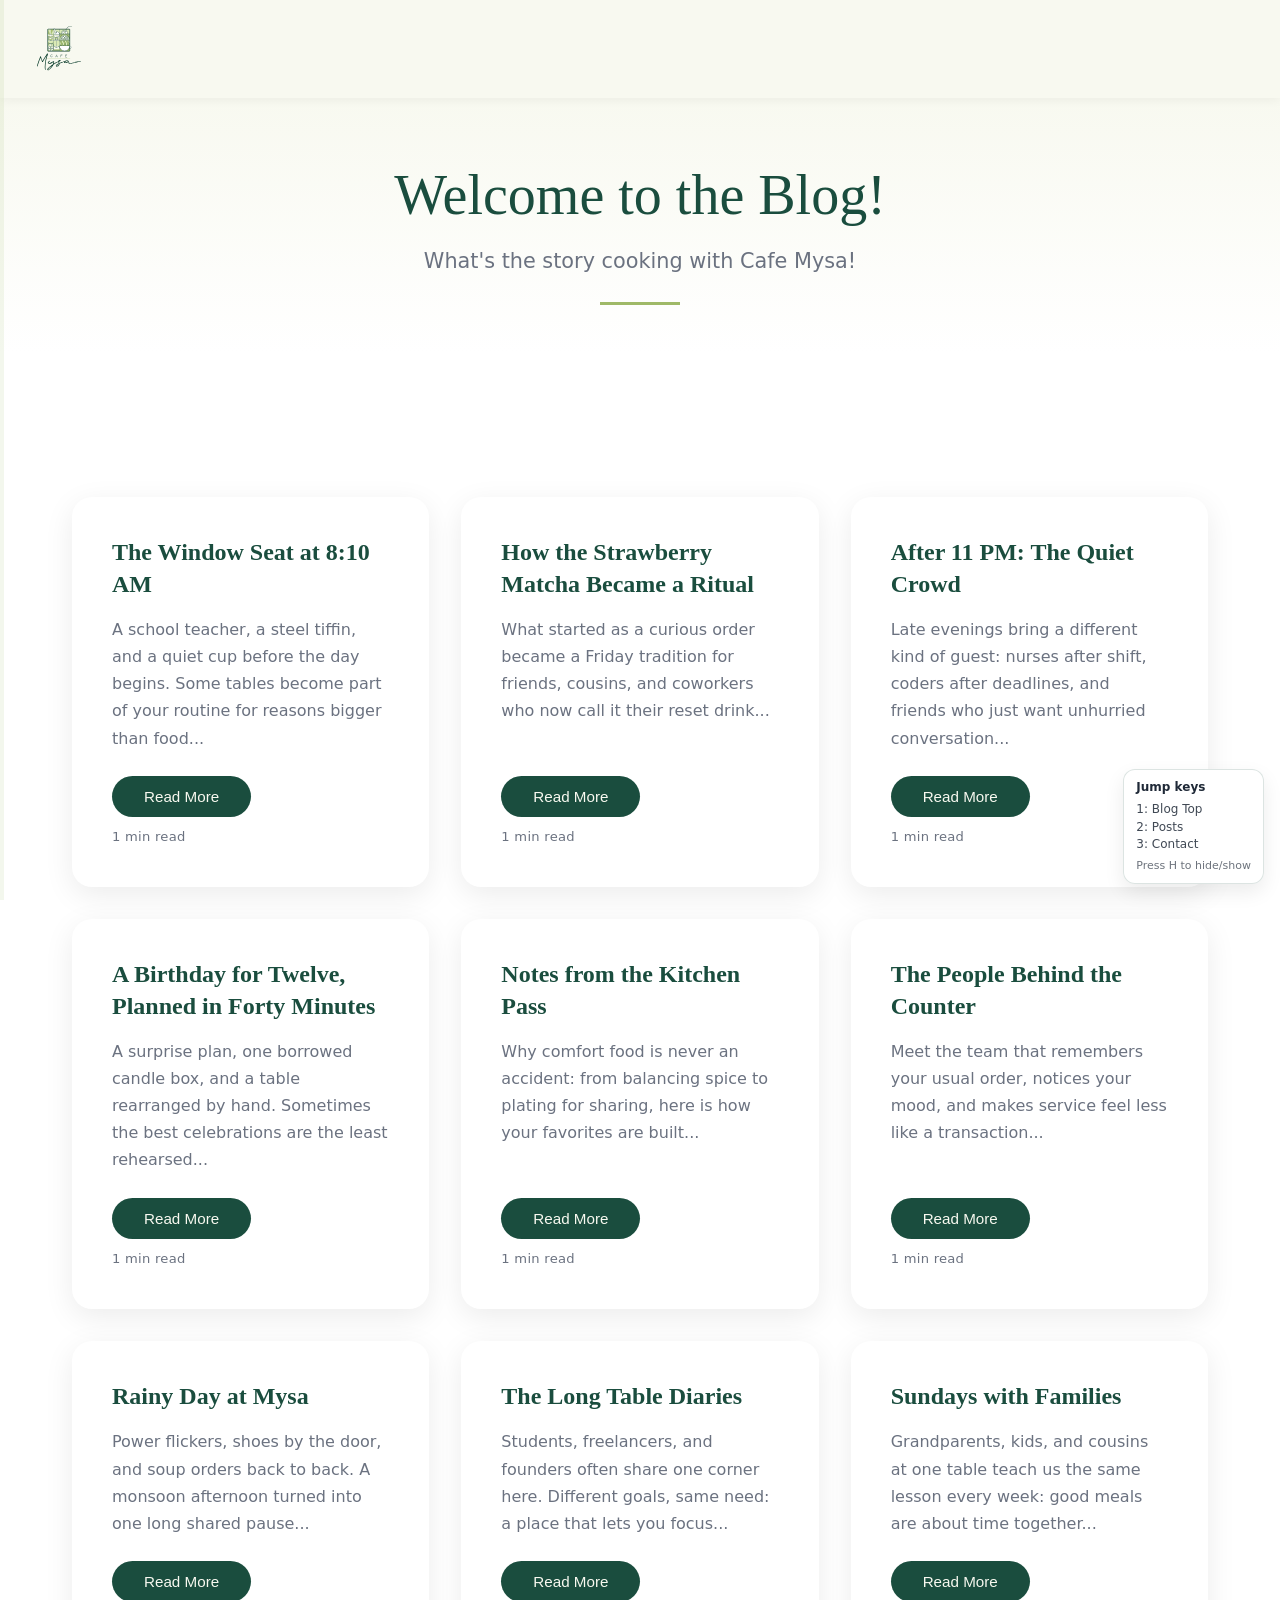
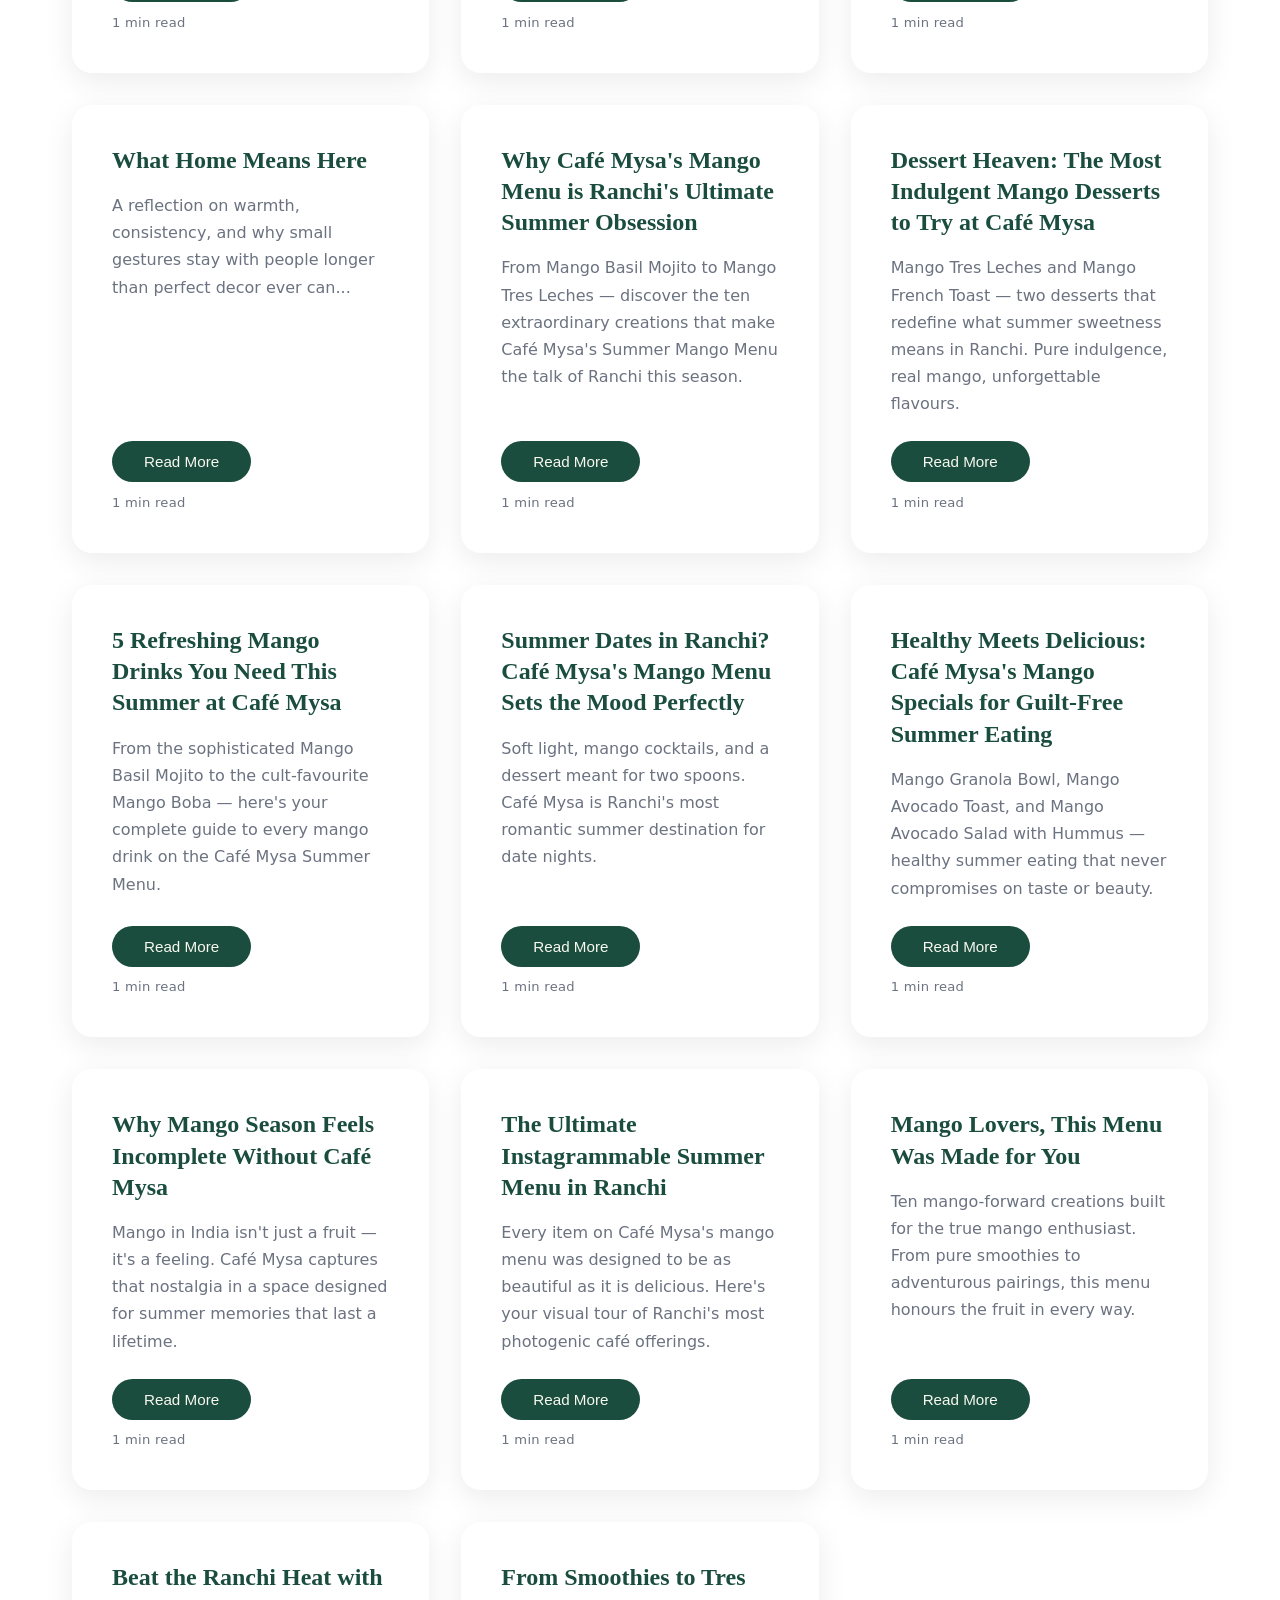
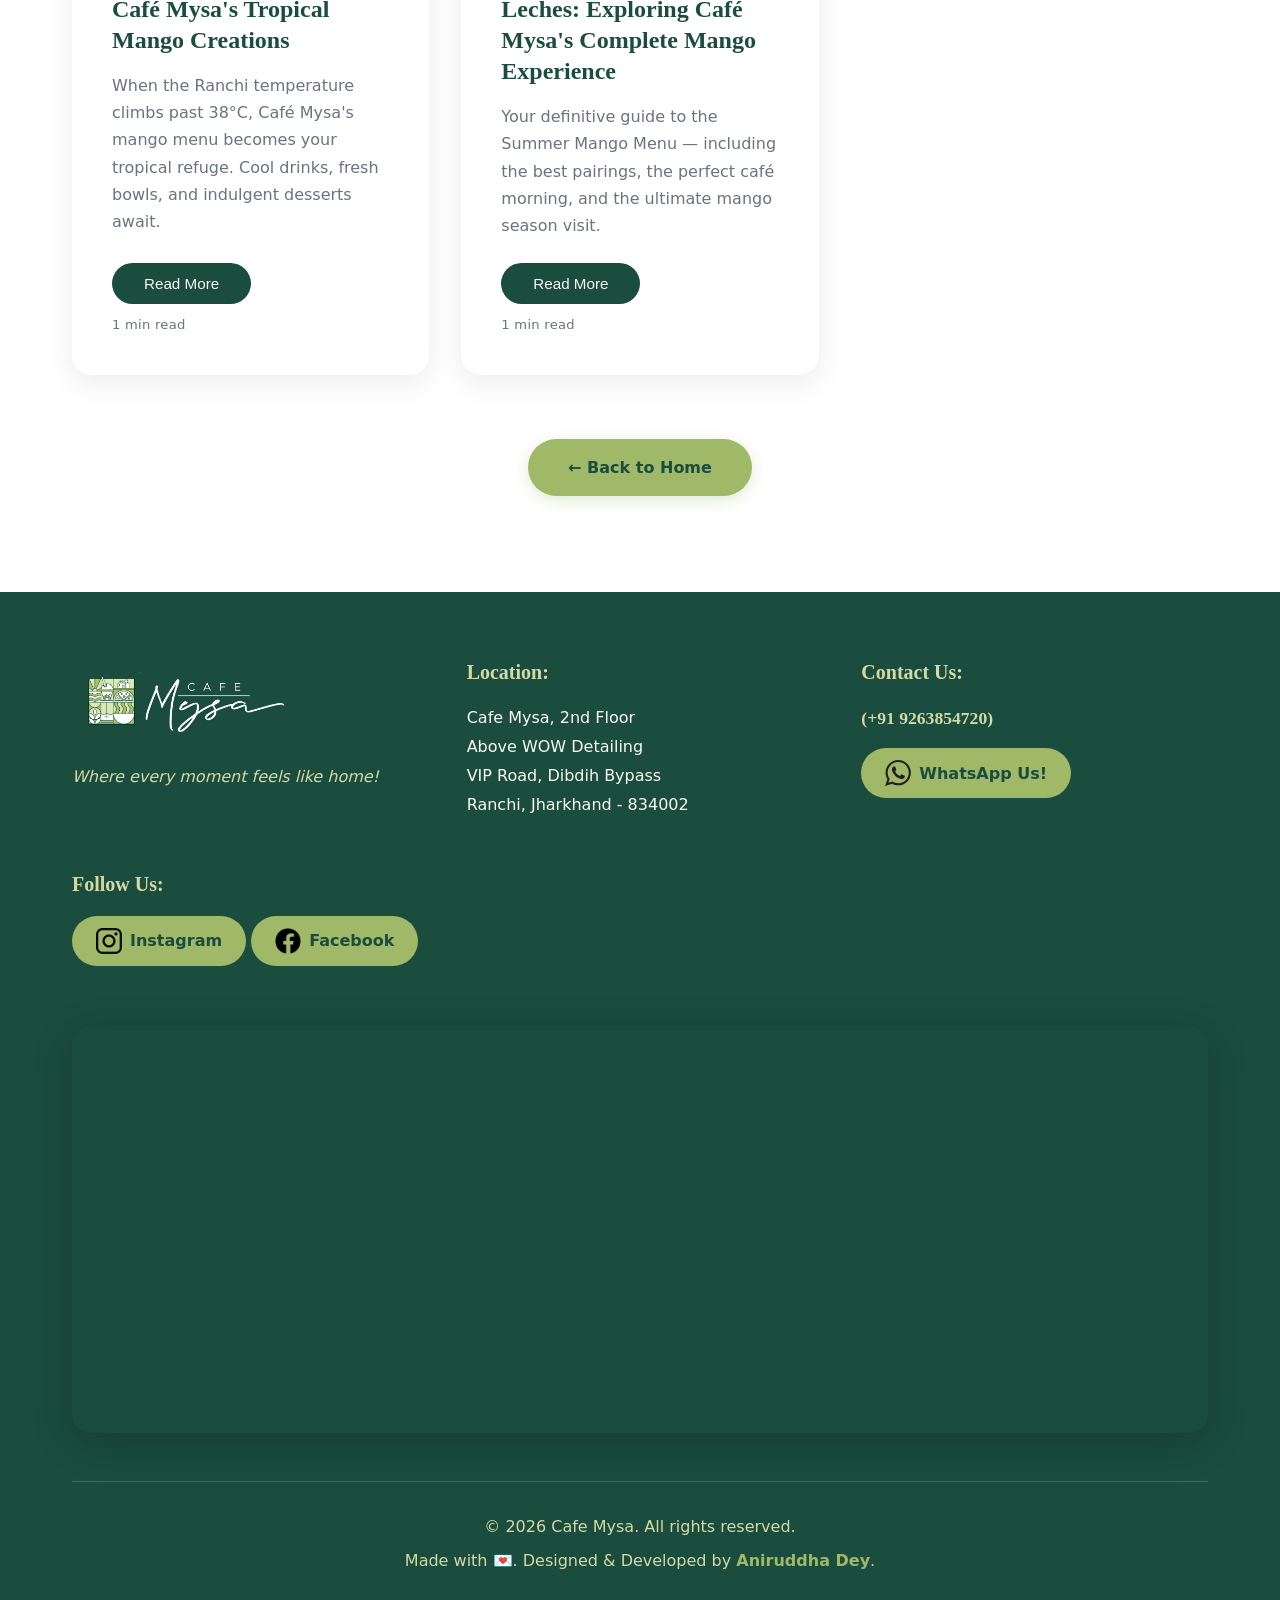
==== blog.html @ 949f26b7 "Add summer mango menu blogs (blog11-blog20)" ====
<!DOCTYPE html>
<html lang="en">
<head>
    <meta charset="UTF-8">
    <meta name="viewport" content="width=device-width, initial-scale=1.0">
    <title>Blog - Cafe Mysa</title>
    <meta name="description" content="Stories, updates, and moments from Cafe Mysa. Read about our community, coffee culture, and cafe life.">
    <link rel="stylesheet" href="./css/style.css">
</head>
<body>
    
    <!-- ===============================
         HEADER WITH LOGO
         =============================== -->
    <header class="blog-header">
        <div class="blog-header-container">
            <a href="./index.html">
                <img src="./assets/Cafe Mysa_Final-01.svg" alt="Cafe Mysa Logo" class="blog-header-logo">
            </a>
        </div>
    </header>

    <!-- ===============================
         BLOG HERO SECTION
         =============================== -->
    <section class="blog-hero" id="blog-home">
        <div class="container">
            <h1 class="blog-hero-title fade-in">Welcome to the Blog!</h1>
            <p class="blog-hero-subtitle fade-in-delay">What's the story cooking with Cafe Mysa!</p>
            <div class="blog-hero-underline fade-in-delay-2"></div>
        </div>
    </section>

    <!-- ===============================
         ALL BLOG POSTS
         =============================== -->
    <section class="blog-page-section" id="blog-posts">
        <div class="container">
            <div class="blog-grid">
                <!-- Blog Post 1 -->
                <div class="blog-card reveal" data-blog="blog1">
                    <h3>The Window Seat at 8:10 AM</h3>
                    <p class="blog-preview">A school teacher, a steel tiffin, and a quiet cup before the day begins. Some tables become part of your routine for reasons bigger than food...</p>
                    <button class="blog-read-more">Read More</button>
                </div>
                
                <!-- Blog Post 2 -->
                <div class="blog-card reveal" data-blog="blog2">
                    <h3>How the Strawberry Matcha Became a Ritual</h3>
                    <p class="blog-preview">What started as a curious order became a Friday tradition for friends, cousins, and coworkers who now call it their reset drink...</p>
                    <button class="blog-read-more">Read More</button>
                </div>
                
                <!-- Blog Post 3 -->
                <div class="blog-card reveal" data-blog="blog3">
                    <h3>After 11 PM: The Quiet Crowd</h3>
                    <p class="blog-preview">Late evenings bring a different kind of guest: nurses after shift, coders after deadlines, and friends who just want unhurried conversation...</p>
                    <button class="blog-read-more">Read More</button>
                </div>

                <!-- Blog Post 4 -->
                <div class="blog-card reveal" data-blog="blog4">
                    <h3>A Birthday for Twelve, Planned in Forty Minutes</h3>
                    <p class="blog-preview">A surprise plan, one borrowed candle box, and a table rearranged by hand. Sometimes the best celebrations are the least rehearsed...</p>
                    <button class="blog-read-more">Read More</button>
                </div>

                <!-- Blog Post 5 -->
                <div class="blog-card reveal" data-blog="blog5">
                    <h3>Notes from the Kitchen Pass</h3>
                    <p class="blog-preview">Why comfort food is never an accident: from balancing spice to plating for sharing, here is how your favorites are built...</p>
                    <button class="blog-read-more">Read More</button>
                </div>

                <!-- Blog Post 6 -->
                <div class="blog-card reveal" data-blog="blog6">
                    <h3>The People Behind the Counter</h3>
                    <p class="blog-preview">Meet the team that remembers your usual order, notices your mood, and makes service feel less like a transaction...</p>
                    <button class="blog-read-more">Read More</button>
                </div>

                <!-- Blog Post 7 -->
                <div class="blog-card reveal" data-blog="blog7">
                    <h3>Rainy Day at Mysa</h3>
                    <p class="blog-preview">Power flickers, shoes by the door, and soup orders back to back. A monsoon afternoon turned into one long shared pause...</p>
                    <button class="blog-read-more">Read More</button>
                </div>

                <!-- Blog Post 8 -->
                <div class="blog-card reveal" data-blog="blog8">
                    <h3>The Long Table Diaries</h3>
                    <p class="blog-preview">Students, freelancers, and founders often share one corner here. Different goals, same need: a place that lets you focus...</p>
                    <button class="blog-read-more">Read More</button>
                </div>

                <!-- Blog Post 9 -->
                <div class="blog-card reveal" data-blog="blog9">
                    <h3>Sundays with Families</h3>
                    <p class="blog-preview">Grandparents, kids, and cousins at one table teach us the same lesson every week: good meals are about time together...</p>
                    <button class="blog-read-more">Read More</button>
                </div>

                <!-- Blog Post 10 -->
                <div class="blog-card reveal" data-blog="blog10">
                    <h3>What Home Means Here</h3>
                    <p class="blog-preview">A reflection on warmth, consistency, and why small gestures stay with people longer than perfect decor ever can...</p>
                    <button class="blog-read-more">Read More</button>
                </div>

                <!-- Blog Post 11 -->
                <div class="blog-card reveal" data-blog="blog11">
                    <h3>Why Café Mysa's Mango Menu is Ranchi's Ultimate Summer Obsession</h3>
                    <p class="blog-preview">From Mango Basil Mojito to Mango Tres Leches — discover the ten extraordinary creations that make Café Mysa's Summer Mango Menu the talk of Ranchi this season.</p>
                    <button class="blog-read-more">Read More</button>
                </div>

                <!-- Blog Post 12 -->
                <div class="blog-card reveal" data-blog="blog12">
                    <h3>Dessert Heaven: The Most Indulgent Mango Desserts to Try at Café Mysa</h3>
                    <p class="blog-preview">Mango Tres Leches and Mango French Toast — two desserts that redefine what summer sweetness means in Ranchi. Pure indulgence, real mango, unforgettable flavours.</p>
                    <button class="blog-read-more">Read More</button>
                </div>

                <!-- Blog Post 13 -->
                <div class="blog-card reveal" data-blog="blog13">
                    <h3>5 Refreshing Mango Drinks You Need This Summer at Café Mysa</h3>
                    <p class="blog-preview">From the sophisticated Mango Basil Mojito to the cult-favourite Mango Boba — here's your complete guide to every mango drink on the Café Mysa Summer Menu.</p>
                    <button class="blog-read-more">Read More</button>
                </div>

                <!-- Blog Post 14 -->
                <div class="blog-card reveal" data-blog="blog14">
                    <h3>Summer Dates in Ranchi? Café Mysa's Mango Menu Sets the Mood Perfectly</h3>
                    <p class="blog-preview">Soft light, mango cocktails, and a dessert meant for two spoons. Café Mysa is Ranchi's most romantic summer destination for date nights.</p>
                    <button class="blog-read-more">Read More</button>
                </div>

                <!-- Blog Post 15 -->
                <div class="blog-card reveal" data-blog="blog15">
                    <h3>Healthy Meets Delicious: Café Mysa's Mango Specials for Guilt-Free Summer Eating</h3>
                    <p class="blog-preview">Mango Granola Bowl, Mango Avocado Toast, and Mango Avocado Salad with Hummus — healthy summer eating that never compromises on taste or beauty.</p>
                    <button class="blog-read-more">Read More</button>
                </div>

                <!-- Blog Post 16 -->
                <div class="blog-card reveal" data-blog="blog16">
                    <h3>Why Mango Season Feels Incomplete Without Café Mysa</h3>
                    <p class="blog-preview">Mango in India isn't just a fruit — it's a feeling. Café Mysa captures that nostalgia in a space designed for summer memories that last a lifetime.</p>
                    <button class="blog-read-more">Read More</button>
                </div>

                <!-- Blog Post 17 -->
                <div class="blog-card reveal" data-blog="blog17">
                    <h3>The Ultimate Instagrammable Summer Menu in Ranchi</h3>
                    <p class="blog-preview">Every item on Café Mysa's mango menu was designed to be as beautiful as it is delicious. Here's your visual tour of Ranchi's most photogenic café offerings.</p>
                    <button class="blog-read-more">Read More</button>
                </div>

                <!-- Blog Post 18 -->
                <div class="blog-card reveal" data-blog="blog18">
                    <h3>Mango Lovers, This Menu Was Made for You</h3>
                    <p class="blog-preview">Ten mango-forward creations built for the true mango enthusiast. From pure smoothies to adventurous pairings, this menu honours the fruit in every way.</p>
                    <button class="blog-read-more">Read More</button>
                </div>

                <!-- Blog Post 19 -->
                <div class="blog-card reveal" data-blog="blog19">
                    <h3>Beat the Ranchi Heat with Café Mysa's Tropical Mango Creations</h3>
                    <p class="blog-preview">When the Ranchi temperature climbs past 38°C, Café Mysa's mango menu becomes your tropical refuge. Cool drinks, fresh bowls, and indulgent desserts await.</p>
                    <button class="blog-read-more">Read More</button>
                </div>

                <!-- Blog Post 20 -->
                <div class="blog-card reveal" data-blog="blog20">
                    <h3>From Smoothies to Tres Leches: Exploring Café Mysa's Complete Mango Experience</h3>
                    <p class="blog-preview">Your definitive guide to the Summer Mango Menu — including the best pairings, the perfect café morning, and the ultimate mango season visit.</p>
                    <button class="blog-read-more">Read More</button>
                </div>
            </div>

            <!-- Back to Home Button -->
            <div class="blog-back-home">
                <a href="./index.html#home" class="blog-back-button">← Back to Home</a>
            </div>
        </div>
    </section>

    <!-- Blog Popup Modal (same as homepage) -->
    <div class="blog-modal" id="blogModal">
        <div class="blog-modal-content">
            <button class="blog-modal-close" id="closeModal">&times;</button>
            <h2 class="blog-modal-title" id="blogTitle"></h2>
            <div class="blog-modal-body" id="blogBody"></div>
        </div>
    </div>

 <!-- ===============================
         FOOTER / CONTACT SECTION
         =============================== -->
    <footer class="footer" id="contact">
        <div class="container">
            <div class="footer-content">
    <div class="footer-section">
        <img src="./assets/Logo_Secondary.png" alt="Cafe Mysa Logo" class="footer-logo">
        <p class="footer-tagline">Where every moment feels like home!</p>
    </div>
    
    <div class="footer-section">
        <h4>Location:</h4>
        <p class="footer-address">
            Cafe Mysa, 2nd Floor<br>
            Above WOW Detailing<br>
            VIP Road, Dibdih Bypass<br>
            Ranchi, Jharkhand - 834002
        </p>
    </div>
    
    <div class="footer-section">
        <h4>Contact Us:</h4>
        <h6>(+91 9263854720)</h6>
        <a href="https://wa.me/9263854720" class="whatsapp-button" target="_blank" rel="noopener">
            <div class="whatsapp-icon">
                <img src="./icons/whatsapplogo.svg" alt="WhatsApp Icon">
            </div>
            WhatsApp Us!
        </a>
    </div>
    
    <div class="footer-section">
        <h4>Follow Us:</h4>
        <a href="https://instagram.com/cafemysa" target="_blank" rel="noopener" class="instagram-button">
            <div class="instagram-icon">
                <img src="./assets/instagram-logo.svg" alt="Instagram Icon">
            </div>
            Instagram
        </a>
        <a href="https://facebook.com/cafemysa" target="_blank" rel="noopener" class="facebook-button">
            <div class="facebook-icon">
                <img src="./assets/facebook-logo.svg" alt="Facebook Icon">
            </div>
            Facebook
        </a>
    </div>
</div>

            <!-- Google Maps Embed -->
            <div class="map-container reveal">
                <iframe 
                    src="https://www.google.com/maps/embed?pb=!1m18!1m12!1m3!1d3662.8753!2d85.3089!3d23.3441!2m3!1f0!2f0!3f0!3m2!1i1024!2i768!4f13.1!3m3!1m2!1s0x0%3A0x0!2zMjPCsDIwJzM4LjgiTiA4NcKwMTgnMzIuMCJF!5e0!3m2!1sen!2sin!4v1234567890"
                    width="100%" 
                    height="400" 
                    style="border:0;" 
                    allowfullscreen="" 
                    loading="lazy" 
                    referrerpolicy="no-referrer-when-downgrade">
                </iframe>
            </div>
            
            <div class="footer-bottom">
    <p>&copy; 2026 Cafe Mysa. All rights reserved.</p>
   <p class="footer-credits">Made with 💌. Designed & Developed by <a href="https://www.linkedin.com/in/anirxddh/" target="_blank" rel="noopener" class="credit-link">Aniruddha Dey</a>.</p>
</div>
        </div>

    <script src="./js/script.js"></script>
</body>
</html>
---- css/style.css ----
/* ===============================
   CSS CUSTOM PROPERTIES (Variables)
   =============================== */
:root {
    /* Color Palette - Based on Cafe Mysa Brand */
    --color-dark-green: #1a4d3e;
    --color-medium-green: #9fb968;
    --color-light-green: #d3daa3;
    --color-cream: #f8f9f0;
    --color-black: #0a0a0a;
    --color-white: #ffffff;
    --color-gray: #6b7280;
    
    /* Typography */
    --font-primary: 'Georgia', 'Times New Roman', serif;
    --font-secondary: -apple-system, BlinkMacSystemFont, 'Segoe UI', system-ui, sans-serif;
    
    /* Spacing */
    --spacing-xs: 0.5rem;
    --spacing-sm: 1rem;
    --spacing-md: 2rem;
    --spacing-lg: 4rem;
    --spacing-xl: 6rem;
    
    /* Transitions */
    --transition-smooth: all 0.4s cubic-bezier(0.4, 0, 0.2, 1);
    --transition-fast: all 0.2s ease;
}

/* ===============================
   RESET & BASE STYLES
   =============================== */
* {
    margin: 0;
    padding: 0;
    box-sizing: border-box;
}

html {
    scroll-behavior: smooth;
    overflow-x: hidden;
}

body {
    font-family: var(--font-secondary);
    background-color: var(--color-cream);
    color: var(--color-black);
    line-height: 1.6;
    overflow-x: hidden;
}

img {
    max-width: 100%;
    height: auto;
    display: block;
}

a {
    text-decoration: none;
    color: inherit;
}

/* ===============================
   LOADING SCREEN
   =============================== */
.loader {
    position: fixed;
    top: 0;
    left: 0;
    width: 100%;
    height: 100vh;
    background: var(--color-light-green);
    display: flex;
    justify-content: center;
    align-items: center;
    z-index: 10000;
    opacity: 1;
    transition: opacity 0.8s ease, visibility 0.8s ease;
}

.loader.fade-out {
    opacity: 0;
    visibility: hidden;
}

.loader-content {
    display: flex;
    flex-direction: column;
    align-items: center;
    text-align: center;
}

.loader-logo {
  width: 150px;
  margin-bottom: 5px;
  animation: fadeInOut 1.5s ease-in-out;
}

.loader-text {
    font-family: var(--font-primary);
    font-size: clamp(2.2rem, 4vw, 3.2rem);
    padding-bottom: none;
    color: var(--color-dark-green);
    font-weight: 300;
    letter-spacing: 0.1em;
    animation: fadeInOut 1.5s ease-in-out;
}

@keyframes fadeInOut {
    0%, 100% { opacity: 0; transform: translateY(20px); }
    50% { opacity: 1; transform: translateY(0); }
}

/* ===============================
   NAVIGATION
   =============================== */
.navbar {
    position: fixed;
    top: 0;
    left: 0;
    width: 100%;
    background: rgba(248, 249, 240, 0.95);
    backdrop-filter: blur(10px);
    z-index: 1000;
    box-shadow: 0 2px 20px rgba(0, 0, 0, 0.05);
    transition: var(--transition-smooth);
}

.nav-container {
    max-width: 1400px;
    margin: 0 auto;
    padding: 1rem 2rem;
    display: flex;
    justify-content: space-between;
    align-items: center;
}

.nav-logo img {
    height: 50px;
    width: auto;
}

.nav-menu {
    display: flex;
    list-style: none;
    gap: 2rem;
}

.nav-link {
    font-size: 0.95rem;
    font-weight: 500;
    color: var(--color-dark-green);
    transition: var(--transition-fast);
    position: relative;
}

.nav-link::after {
    content: '';
    position: absolute;
    bottom: -5px;
    left: 0;
    width: 0;
    height: 2px;
    background: var(--color-medium-green);
    transition: width 0.3s ease;
}

.nav-link:hover::after {
    width: 100%;
}

.nav-toggle {
    display: none;
    flex-direction: column;
    gap: 5px;
    background: none;
    border: none;
    cursor: pointer;
    padding: 5px;
}

.nav-toggle span {
    width: 25px;
    height: 2px;
    background: var(--color-dark-green);
    transition: var(--transition-fast);
}

/* ===============================
   HERO SECTION
   =============================== */
.hero {
    min-height: 100vh;
    display: flex;
    flex-direction: column;
    justify-content: center;
    align-items: center;
    padding: 6rem 2rem 4rem;
    background: linear-gradient(to bottom, var(--color-cream), var(--color-white));
}

.hero-content {
    text-align: center;
    max-width: 900px;
    margin-bottom: 4rem;
}

.hero-title {
    font-family: var(--font-primary);
    font-size: clamp(2.5rem, 6vw, 4.5rem);
    font-weight: 400;
    color: var(--color-dark-green);
    line-height: 1.2;
    margin-bottom: 1.5rem;
}

.hero-subtitle {
    font-size: clamp(1rem, 2vw, 1.25rem);
    color: var(--color-gray);
    margin-bottom: 2.5rem;
    max-width: 600px;
    margin-left: auto;
    margin-right: auto;
}

.cta-button {
    display: inline-block;
    padding: 1rem 2.5rem;
    background: var(--color-dark-green);
    color: var(--color-cream);
    border-radius: 50px;
    font-size: 1rem;
    font-weight: 500;
    transition: var(--transition-smooth);
    box-shadow: 0 4px 15px rgba(26, 77, 62, 0.2);
}

.cta-button:hover {
    background: var(--color-medium-green);
    transform: translateY(-2px);
    box-shadow: 0 6px 20px rgba(26, 77, 62, 0.3);
}

/* Fade-in animations */
.fade-in {
    animation: fadeInUp 0.8s ease forwards;
    opacity: 0;
}

.fade-in-delay {
    animation: fadeInUp 0.8s ease 0.2s forwards;
    opacity: 0;
}

.fade-in-delay-2 {
    animation: fadeInUp 0.8s ease 0.4s forwards;
    opacity: 0;
}

@keyframes fadeInUp {
    to {
        opacity: 1;
        transform: translateY(0);
    }
    from {
        opacity: 0;
        transform: translateY(30px);
    }
}

/* ===============================
   HORIZONTAL IMAGE STRIP
   =============================== */
.image-strip-container {
    width: 100%;
    overflow: hidden;
    padding: 2rem 0;
    background: var(--color-white);
}

.image-strip:hover {
    animation-play-state: paused;
}

@keyframes scrollStrip {
    0% { transform: translateX(0); }
    100% { transform: translateX(-50%); }
}

.image-strip {
    display: flex;
    gap: 2rem;
    padding: 0 2rem;
    width: max-content;
    animation: seamless-scroll 60s linear infinite;
}

@keyframes seamless-scroll {
    0% {
        transform: translateX(0);
    }
    100% {
        transform: translateX(calc(var(--strip-width, -100%) * -1));
    }
}

.strip-item {
    flex: 0 0 auto;
    text-align: center;
}

.strip-image {
    width: 280px;
    height: 280px;
    border-radius: 0;
    overflow: hidden;
    box-shadow: 0 8px 30px rgba(0, 0, 0, 0.1);
    transition: var(--transition-smooth);
}

/* Base image styling for all strip images */
.strip-image img {
    width: 100%;
    height: 100%;
    object-fit: cover;
    object-position: center;
    display: block;
    transition: var(--transition-smooth);
}

/* Container styling for specific images */
.spaghetti-image,
.doria-image,
.biscoff-image,
.strawberryfrappe-image,
.matchlatte-image,
.omurice-image {
    width: 280px;
    height: 280px;
    border-radius: 0;
    overflow: hidden;
    box-shadow: 0 8px 30px rgba(0, 0, 0, 0.1);
    transition: var(--transition-smooth);
}

/* Specific object-fit overrides for landscape/portrait images */
.spaghetti-image img {
    object-fit: contain;
    background-color: var(--color-cream);
}

.doria-image img {
    object-fit: contain;
    background-color: var(--color-cream);
}

.biscoff-image img {
    object-fit: contain;
    background-color: var(--color-cream);
}

.strawberryfrappe-image img {
    object-fit: contain;
    background-color: var(--color-cream);
}

.matchlatte-image img {
    object-fit: contain;
    background-color: var(--color-cream);
}

.omurice-image img {
    object-fit: contain;
    background-color: var(--color-cream);
}

/* Hover effects for all strip images */
.strip-item:hover .strip-image,
.strip-item:hover .spaghetti-image,
.strip-item:hover .doria-image,
.strip-item:hover .biscoff-image,
.strip-item:hover .strawberryfrappe-image,
.strip-item:hover .matchlatte-image,
.strip-item:hover .omurice-image {
    transform: scale(1.05);
    box-shadow: 0 12px 40px rgba(0, 0, 0, 0.15);
}

.strip-item:hover .strip-image {
    transform: scale(1.05);
    box-shadow: 0 12px 40px rgba(0, 0, 0, 0.15);
}

.placeholder-image {
    width: 100%;
    height: 100%;
    background-size: cover;
    background-position: center;
}

/* Placeholder image backgrounds with gradient overlays */
.pasta { background: linear-gradient(135deg, #ff9a56, #ff6b6b); }
.pizza { background: linear-gradient(135deg, #f39c12, #e74c3c); }
.breakfast { background: linear-gradient(135deg, #fdcb6e, #fab1a0); }
.chicken { background: linear-gradient(135deg, #6c5ce7, #a29bfe); }
.curry { background: linear-gradient(135deg, #00b894, #55efc4); }
.cappuccino { background: linear-gradient(135deg, #795548, #8d6e63); }
.frappe { background: linear-gradient(135deg, #74b9ff, #a29bfe); }
.cold-brew { background: linear-gradient(135deg, #2d3436, #636e72); }
.tea { background: linear-gradient(135deg, #00b894, #81c784); }

.strip-label {
    margin-top: 1rem;
    font-size: 0.95rem;
    font-weight: 500;
    color: var(--color-dark-green);
}

/* ===============================
   CONTAINER & SECTIONS
   =============================== */
.container {
    max-width: 1200px;
    margin: 0 auto;
    padding: 0 2rem;
}

section {
    padding: var(--spacing-xl) 0;
}

.section-header {
    text-align: center;
    margin-bottom: var(--spacing-lg);
}

.section-title {
    font-family: var(--font-primary);
    font-size: clamp(2rem, 5vw, 3rem);
    font-weight: 400;
    color: var(--color-dark-green);
    margin-bottom: 1rem;
}

.title-underline {
    width: 80px;
    height: 3px;
    background: var(--color-medium-green);
    margin: 0 auto;
}

.section-subtitle {
    font-size: 1.1rem;
    color: var(--color-gray);
    margin-top: 1rem;
}

/* Reveal animation on scroll */
.reveal {
    opacity: 0;
    transform: translateY(50px);
    transition: opacity 0.6s ease, transform 0.6s ease;
}

.reveal.active {
    opacity: 1;
    transform: translateY(0);
}

/* ===============================
   ABOUT SECTION
   =============================== */
.about {
    background: var(--color-white);
}

.about-content {
    max-width: 800px;
    margin: 0 auto;
}

.about-text {
    font-size: 1.1rem;
    line-height: 1.8;
    color: var(--color-gray);
    margin-bottom: 1.5rem;
    text-align: center;
}

/* ===============================
   SIGNATURE SECTION
   =============================== */
.signature {
    background: var(--color-cream);
}

.signature-grid {
    display: grid;
    grid-template-columns: repeat(auto-fit, minmax(300px, 1fr));
    gap: 3rem;
    margin-top: 3rem;
}

.signature-column {
    background: var(--color-white);
    padding: 2.5rem;
    border-radius: 20px;
    box-shadow: 0 8px 30px rgba(0, 0, 0, 0.08);
}

.signature-subtitle {
    font-family: var(--font-primary);
    font-size: 1.75rem;
    color: var(--color-dark-green);
    margin-bottom: 2rem;
    text-align: center;
}

.signature-list {
    display: flex;
    flex-direction: column;
    gap: 1.5rem;
}

.signature-item {
    display: flex;
    align-items: center; 
    gap: 1rem;
    padding: 1rem;
    border-radius: 12px;
    transition: var(--transition-fast);
}

.signature-item:hover {
    background: var(--color-cream);
    transform: translateX(5px);
}

.signature-icon {
    font-size: 2rem;
    flex-shrink: 0;
    line-height: 1;  
    display: flex;    
    align-items: center;
    justify-content: center;
}

.signature-details h4 {
    font-size: 1.1rem;
    font-weight: 600;
    color: var(--color-dark-green);
    margin-bottom: 0.25rem;
    line-height: 1.4;  
}

.signature-details {
    flex: 1;  
}

.signature-details p {
    font-size: 0.9rem;
    color: var(--color-gray);
    line-height: 1.5;  
}

.pasta-icon img {
  width: 26px;
  height: 26px;
}

.pizza-icon img {
  width: 26px;
  height: 26px;
}

.breakfast-icon img {
  width: 26px;
  height: 26px;
}

.chicken-icon img {
  width: 26px;
  height: 26px;
}

.curry-icon img {
  width: 26px;
  height: 26px;
}

.cappuccino-icon img {
  width: 26px;
  height: 26px;
}

.frappe-icon img {
  width: 26px;
  height: 26px;
}

.cold-brew-icon img {
  width: 26px;
  height: 26px;
}

.herbaltea-icon img {
  width: 26px;
  height: 26px;
}

/* ===============================
   MENU SECTION
   =============================== */
.menu-section {
    background: var(--color-white);
}

.menu-grid {
    display: grid;
    grid-template-columns: repeat(auto-fit, minmax(280px, 1fr));
    gap: 2rem;
    margin-top: 3rem;
}

.menu-card {
    background: var(--color-cream);
    padding: 3rem 2rem;
    border-radius: 20px;
    text-align: center;
    transition: var(--transition-smooth);
    border: 2px solid transparent;
    display: flex;              
    flex-direction: column;     
    align-items: center;        
    justify-content: center;    
}

.menu-card:hover {
    transform: translateY(-10px);
    box-shadow: 0 15px 40px rgba(0, 0, 0, 0.1);
    border-color: var(--color-medium-green);
}

.menu-card-icon {
    font-size: 3.5rem;
    margin-bottom: 1.5rem;
    line-height: 1;            
    display: flex;             
    align-items: center;       
    justify-content: center;   
}

.menu-card h3 {
    font-family: var(--font-primary);
    font-size: 1.5rem;
    color: var(--color-dark-green);
    margin-bottom: 1rem;
    line-height: 1.3;          
}

.menu-card p {
    color: var(--color-gray);
    margin-bottom: 2rem;
    font-size: 0.95rem;
    line-height: 1.6;         
}

.menu-button {
    display: inline-block;
    padding: 0.75rem 2rem;
    background: var(--color-dark-green);
    color: var(--color-cream);
    border-radius: 50px;
    font-size: 0.95rem;
    font-weight: 500;
    transition: var(--transition-smooth);
}

.menu-button:hover {
    background: var(--color-medium-green);
    transform: scale(1.05);
}

.breakfastmenu-icon img {
  width: 75px;
  height: 75px;
}

.sips-icon {
    width: 75px;
    height: 75px;
    line-height: 0;            
    display: block;           
    margin: 0 auto 1.5rem;     
}

.sips-icon img {
    width: 100%;
    height: 100%;
    object-fit: contain;
    display: block;
}

.fullmenu-icon {
    width: 75px;
    height: 75px;
    line-height: 0;            
    display: block;           
    margin: 0 auto 1.5rem;     
}

.fullmenu-icon img {
    width: 100%;
    height: 100%;
    object-fit: contain;
    display: block;
}

.summerspeciale-icon {
    width: 75px;
    height: 75px;
    line-height: 0;
    display: block;
    margin: 0 auto 1.5rem;
}

.summerspeciale-icon img {
    width: 100%;
    height: 100%;
    object-fit: contain;
    display: block;
}

/* ===============================
   INFO SECTION
   =============================== */
.info-section {
    background: var(--color-cream);
}

.info-grid {
    display: grid;
    grid-template-columns: repeat(auto-fit, minmax(280px, 1fr));
    gap: 2rem;
    margin-top: 3rem;
}

.info-card {
    background: var(--color-white);
    padding: 3rem 2rem;
    border-radius: 20px;
    text-align: center;
    box-shadow: 0 8px 30px rgba(0, 0, 0, 0.08);
    transition: var(--transition-smooth);
}

.info-card:hover {
    transform: translateY(-5px);
    box-shadow: 0 12px 40px rgba(0, 0, 0, 0.12);
}

.info-card {
    background: var(--color-white);
    padding: 3rem 2rem;
    border-radius: 20px;
    text-align: center;
    box-shadow: 0 8px 30px rgba(0, 0, 0, 0.08);
    transition: var(--transition-smooth);
    display: flex;              
    flex-direction: column;     
    align-items: center;        
    justify-content: center;    
}

.info-icon {
    font-size: 3rem;
    margin-bottom: 1.5rem;
    line-height: 1;            
    display: flex;             
    align-items: center;       
    justify-content: center;   
}

.info-card h3 {
    font-family: var(--font-primary);
    font-size: 1.5rem;
    color: var(--color-dark-green);
    margin-bottom: 1rem;
    line-height: 1.3;         
}

.info-details {
    margin-top: 1rem;
}

.info-highlight {
    font-size: 1.75rem;
    font-weight: 600;
    color: var(--color-medium-green);
    margin-bottom: 0.5rem;
    line-height: 1.2;          
}

.info-subtext {
    color: var(--color-gray);
    font-size: 0.95rem;
    line-height: 1.5;          
}

.clock-icon img {
  width: 50px;
  height: 50px;
}

.people-icon img {
  width: 50px;
  height: 50px;
}

/* ===============================
   DELIVERY SECTION
   =============================== */
.delivery-section {
    background: var(--color-white);
}

.delivery-grid {
    display: grid;
    grid-template-columns: repeat(auto-fit, minmax(200px, 1fr));
    gap: 2rem;
    margin-top: 3rem;
}

.delivery-card {
    background: var(--color-cream);
    padding: 2.5rem 2rem;
    border-radius: 20px;
    text-align: center;
    transition: var(--transition-smooth);
    border: 2px solid transparent;
    cursor: pointer;
    display: flex;              
    flex-direction: column;     
    align-items: center;        
    justify-content: center;  
    min-height: 250px;  
}

.delivery-icon {
    margin-bottom: 1.5rem;      
    line-height: 0;             
    display: flex;
    align-items: center;
    justify-content: center;
    height: 80px;               
}

.delivery-icon img {
    max-width: 150px;           
    max-height: 80px;           
    width: auto;
    height: auto;
    object-fit: contain;        
    display: block;
}

.delivery-card h3 {
    font-size: 1.25rem;
    font-weight: 600;
    color: var(--color-dark-green);
    line-height: 1.3;
    margin-top: 0;              
}

.delivery-card:hover {
    transform: scale(1.05);
    border-color: var(--color-medium-green);
    box-shadow: 0 10px 30px rgba(0, 0, 0, 0.1);
}


.zomato-icon img {
  width: 150px;
  height: 110px;
}

.easydiner-icon img {
  width: 150px;
  height: 150px;
}

.district-icon img {
  width: 120px;
  height: 120px;
}

/* ===============================
   BLOG SECTION
   =============================== */
.blog-section {
    background: var(--color-cream);
}

.blog-grid {
    display: grid;
    grid-template-columns: repeat(auto-fit, minmax(300px, 1fr));
    gap: 2rem;
    margin-top: 3rem;
}

.blog-card {
    background: var(--color-white);
    padding: 2.5rem;
    border-radius: 20px;
    box-shadow: 0 8px 30px rgba(0, 0, 0, 0.08);
    transition: var(--transition-smooth);
    cursor: pointer;
    display: flex;
    flex-direction: column;
}

.blog-card:hover {
    transform: translateY(-10px);
    box-shadow: 0 15px 40px rgba(0, 0, 0, 0.12);
}

.blog-card h3 {
    font-family: var(--font-primary);
    font-size: 1.5rem;
    color: var(--color-dark-green);
    margin-bottom: 1rem;
    line-height: 1.3;
}

.blog-preview {
    color: var(--color-gray);
    font-size: 1rem;
    line-height: 1.7;
    margin-bottom: 1.5rem;
    flex-grow: 1;
}

.blog-read-more {
    display: inline-block;
    padding: 0.75rem 2rem;
    background: var(--color-dark-green);
    color: var(--color-cream);
    border: none;
    border-radius: 50px;
    font-size: 0.95rem;
    font-weight: 500;
    cursor: pointer;
    transition: var(--transition-smooth);
    align-self: flex-start;
}

.blog-read-more:hover {
    background: var(--color-medium-green);
    transform: scale(1.05);
}

/* View All Posts Button */
.blog-view-all {
    text-align: center;
    margin-top: 3rem;
}

.blog-view-all-button {
    display: inline-block;
    padding: 1rem 3rem;
    background: var(--color-dark-green);
    color: var(--color-cream);
    border-radius: 50px;
    font-size: 1.1rem;
    font-weight: 600;
    transition: var(--transition-smooth);
    box-shadow: 0 4px 15px rgba(26, 77, 62, 0.2);
}

.blog-view-all-button:hover {
    background: var(--color-medium-green);
    transform: translateY(-2px);
    box-shadow: 0 6px 20px rgba(26, 77, 62, 0.3);
}


/* Blog Modal/Popup */
.blog-modal {
    display: none;
    position: fixed;
    z-index: 10001;
    left: 0;
    top: 0;
    width: 100%;
    height: 100%;
    background-color: rgba(0, 0, 0, 0.7);
    animation: fadeIn 0.3s ease;
}

.blog-modal.active {
    display: flex;
    justify-content: center;
    align-items: center;
}

.blog-modal-content {
    background: var(--color-white);
    padding: 3rem;
    border-radius: 20px;
    max-width: 700px;
    max-height: 80vh;
    overflow-y: auto;
    position: relative;
    animation: slideUp 0.3s ease;
    margin: 2rem;
}

.blog-modal-close {
    position: absolute;
    top: 1.5rem;
    right: 1.5rem;
    font-size: 2rem;
    background: none;
    border: none;
    color: var(--color-dark-green);
    cursor: pointer;
    transition: var(--transition-fast);
    line-height: 1;
    width: 40px;
    height: 40px;
    display: flex;
    align-items: center;
    justify-content: center;
    border-radius: 50%;
}

.blog-modal-close:hover {
    background: var(--color-cream);
    transform: rotate(90deg);
}

.blog-modal-title {
    font-family: var(--font-primary);
    font-size: 2rem;
    color: var(--color-dark-green);
    margin-bottom: 1.5rem;
    padding-right: 2rem;
    line-height: 1.3;
}

.blog-modal-body {
    color: var(--color-gray);
    font-size: 1.05rem;
    line-height: 1.8;
}

.blog-modal-body p {
    margin-bottom: 1.2rem;
}

@keyframes fadeIn {
    from { opacity: 0; }
    to { opacity: 1; }
}

@keyframes slideUp {
    from { 
        opacity: 0;
        transform: translateY(50px);
    }
    to { 
        opacity: 1;
        transform: translateY(0);
    }
}


/* Mobile Responsive */
@media (max-width: 768px) {
    .blog-grid {
        grid-template-columns: 1fr;
    }
    
    .blog-modal-content {
        padding: 2rem;
        margin: 1rem;
        max-height: 90vh;
    }
    
    .blog-modal-title {
        font-size: 1.5rem;
    }
}


/* ===============================
   FOOTER
   =============================== */
.footer {
    background: var(--color-dark-green);
    color: var(--color-cream);
    padding: var(--spacing-lg) 0 var(--spacing-md);
}

.footer-content {
    display: grid;
    grid-template-columns: repeat(auto-fit, minmax(250px, 1fr));
    gap: 3rem;
    margin-bottom: 3rem;
}

.footer-section h4 {
    font-family: var(--font-primary);
    font-size: 1.25rem;
    margin-bottom: 1rem;
    color: var(--color-light-green);
}

.footer-section h6 {
    font-family: var(--font-primary);
    font-size: 1.1rem;
    margin-bottom: 1rem;
    color: var(--color-light-green);
}

.footer-logo {
    height: 60px;
    width: auto;
    margin-bottom: 1rem;
    filter: brightness(1) invert(0);
    background-color: #1a4d3e;
    padding: 1rem;
    box-sizing: content-box;
}

.footer-tagline {
    color: var(--color-light-green);
    font-style: italic;
}

.footer-address {
    line-height: 1.8;
    color: var(--color-cream);
}

.whatsapp-button {
    display: inline-flex;
    align-items: center;
    gap: 0.5rem;
    padding: 0.75rem 1.5rem;
    background: var(--color-medium-green);
    color: var(--color-dark-green);
    border-radius: 50px;
    font-weight: 600;
    transition: var(--transition-smooth);
}

.whatsapp-button:hover {
    background: var(--color-light-green);
    transform: scale(1.05);
}

.whatsapp-icon img {
  width: 26px;
  height: 26px;
}

.instagram-button {
    display: inline-flex;
    align-items: center;
    gap: 0.5rem;
    padding: 0.75rem 1.5rem;
    background: var(--color-medium-green);
    color: var(--color-dark-green);
    border-radius: 50px;
    font-weight: 600;
    transition: var(--transition-smooth);
    margin-bottom: 0.75rem;
}

.instagram-button:hover {
    background: var(--color-light-green);
    transform: scale(1.05);
}

.instagram-icon img {
    width: 26px;
    height: 26px;
}


.facebook-button {
    display: inline-flex;
    align-items: center;
    gap: 0.5rem;
    padding: 0.75rem 1.5rem;
    background: var(--color-medium-green);
    color: var(--color-dark-green);
    border-radius: 50px;
    font-weight: 600;
    transition: var(--transition-smooth);
}

.facebook-button:hover {
    background: var(--color-light-green);
    transform: scale(1.05);
}

.facebook-icon img {
    width: 26px;
    height: 26px;
}

.map-container {
    margin-top: 3rem;
    border-radius: 20px;
    overflow: hidden;
    box-shadow: 0 10px 40px rgba(0, 0, 0, 0.2);
}

.footer-bottom {
    text-align: center;
    padding-top: 2rem;
    margin-top: 3rem;
    border-top: 1px solid rgba(211, 218, 163, 0.2);
    color: var(--color-light-green);
}

/* Footer Credits Link */
.footer-credits {
    margin-top: 0.5rem;
}

.credit-link {
    color: var(--color-medium-green);
    font-weight: 600;
    transition: var(--transition-smooth);
    text-decoration: none;
    position: relative;
}

.credit-link:hover {
    color: var(--color-light-green);
    text-decoration: none;
}

.credit-link::after {
    content: '';
    position: absolute;
    width: 0;
    height: 2px;
    bottom: -2px;
    left: 0;
    background-color: var(--color-light-green);
    transition: width 0.3s ease;
}

.credit-link:hover::after {
    width: 100%;
}

/* ===============================
   BLOG PAGE SPECIFIC STYLES
   =============================== */

/* Blog Header */
.blog-header {
    background: var(--color-cream);
    padding: 1.5rem 0;
    box-shadow: 0 2px 10px rgba(0, 0, 0, 0.05);
    position: sticky;
    top: 0;
    z-index: 100;
}

.blog-header-container {
    max-width: 1400px;
    margin: 0 auto;
    padding: 0 2rem;
}

.blog-header-logo {
    height: 50px;
    width: auto;
}

/* Blog Hero Section */
.blog-hero {
    background: linear-gradient(to bottom, var(--color-cream), var(--color-white));
    padding: 4rem 2rem 3rem;
    text-align: center;
}

.blog-hero-title {
    font-family: var(--font-primary);
    font-size: clamp(2.5rem, 5vw, 3.5rem);
    font-weight: 400;
    color: var(--color-dark-green);
    margin-bottom: 1rem;
    line-height: 1.2;
}

.blog-hero-subtitle {
    font-size: clamp(1.1rem, 2vw, 1.3rem);
    color: var(--color-gray);
    margin-bottom: 1.5rem;
}

.blog-hero-underline {
    width: 80px;
    height: 3px;
    background: var(--color-medium-green);
    margin: 0 auto;
}

/* Blog Page Section */
.blog-page-section {
    background: var(--color-white);
    padding: var(--spacing-xl) 0;
}

/* Back to Home Button */
.blog-back-home {
    text-align: center;
    margin-top: 4rem;
}

.blog-back-button {
    display: inline-block;
    padding: 1rem 2.5rem;
    background: var(--color-medium-green);
    color: var(--color-dark-green);
    border-radius: 50px;
    font-size: 1rem;
    font-weight: 600;
    transition: var(--transition-smooth);
    box-shadow: 0 4px 15px rgba(159, 185, 104, 0.3);
}

.blog-back-button:hover {
    background: var(--color-light-green);
    transform: translateY(-2px);
    box-shadow: 0 6px 20px rgba(159, 185, 104, 0.4);
}

/* Mobile Responsive */
@media (max-width: 768px) {
    .blog-header-logo {
        height: 40px;
    }
    
    .blog-hero {
        padding: 3rem 1rem 2rem;
    }
}

/* ===============================
   RESPONSIVE DESIGN
   =============================== */

/* Tablet */
@media (max-width: 768px) {
    .nav-menu {
        position: fixed;
        top: 80px;
        left: -100%;
        width: 100%;
        flex-direction: column;
        background: var(--color-cream);
        padding: 2rem;
        box-shadow: 0 8px 30px rgba(0, 0, 0, 0.1);
        transition: left 0.3s ease;
    }
    
    .nav-menu.active {
        left: 0;
    }
    
    .nav-toggle {
        display: flex;
    }
    
    .image-strip {
        gap: 1.5rem;
    }
    
    .strip-image {
        width: 220px;
        height: 220px;
    }
    
    .signature-grid {
        gap: 2rem;
    }
    
    .menu-grid,
    .info-grid,
    .delivery-grid {
        grid-template-columns: 1fr;
    }
    
    .footer-content {
        grid-template-columns: 1fr;
        gap: 2rem;
        text-align: center;
    }

    .footer-logo {
        margin: 0 auto 1rem;
    }
}

@media (max-width: 768px) {
    .nav-menu {
        position: fixed;
        top: 80px;
        left: -100%;
        width: 100%;
        flex-direction: column;
        background: var(--color-cream);
        padding: 2rem;
        box-shadow: 0 8px 30px rgba(0, 0, 0, 0.1);
        transition: left 0.3s ease;
    }
    
    .nav-menu.active {
        left: 0;
    }
    
    .nav-toggle {
        display: flex;
    }
    
    .image-strip {
        gap: 1.5rem;
    }
    
    .strip-image {
        width: 220px;
        height: 220px;
    }
    
    .signature-grid {
        gap: 2rem;
    }
    
    .menu-grid,
    .info-grid,
    .delivery-grid {
        grid-template-columns: 1fr;
    }
    
    .footer-content {
        grid-template-columns: 1fr;
        gap: 2rem;
        text-align: center;
    }
    
    
    .footer-section {
        display: flex;
        flex-direction: column;
        align-items: center;
    }
    
    /* Center logo */
    .footer-logo {
        margin: 0 auto 1rem;
    }
    
    /* Center all buttons */
    .whatsapp-button,
    .instagram-button,
    .facebook-button {
        margin-left: auto;
        margin-right: auto;
    }
}

/* Mobile */
@media (max-width: 480px) {
    :root {
        --spacing-lg: 3rem;
        --spacing-xl: 4rem;
    }
    
    .nav-container {
        padding: 1rem;
    }
    
    .nav-logo img {
        height: 40px;
    }
    
    .hero {
        padding: 5rem 1rem 3rem;
    }
    
    section {
        padding: var(--spacing-lg) 0;
    }
    
    .container {
        padding: 0 1rem;
    }
    
    .image-strip {
        gap: 1rem;
        padding: 0 1rem;
    }
    
    .strip-image {
        width: 180px;
        height: 180px;
    }
    
    .signature-column {
        padding: 1.5rem;
    }
    
    .menu-card,
    .info-card,
    .delivery-card {
        padding: 2rem 1.5rem;
    }
    
    
    .footer-section {
        display: flex;
        flex-direction: column;
        align-items: center;
    }
    
    .footer-logo {
        margin: 0 auto 1rem;
    }
    
    .whatsapp-button,
    .instagram-button,
    .facebook-button {
        margin-left: auto;
        margin-right: auto;
    }

    .footer-content {
    grid-template-columns: 1fr;
    gap: 2rem;
    text-align: center;
}

/* Center all footer sections on mobile */
.footer-section {
    display: flex;
    flex-direction: column;
    align-items: center;
}

/* Center logo on mobile */
.footer-logo {
    margin: 0 auto 1rem;
}

/* Center buttons on mobile */
.whatsapp-button,
.instagram-button,
.facebook-button {
    margin-left: auto;
    margin-right: auto;
}
}


body, html {
    overflow-x: hidden;
}
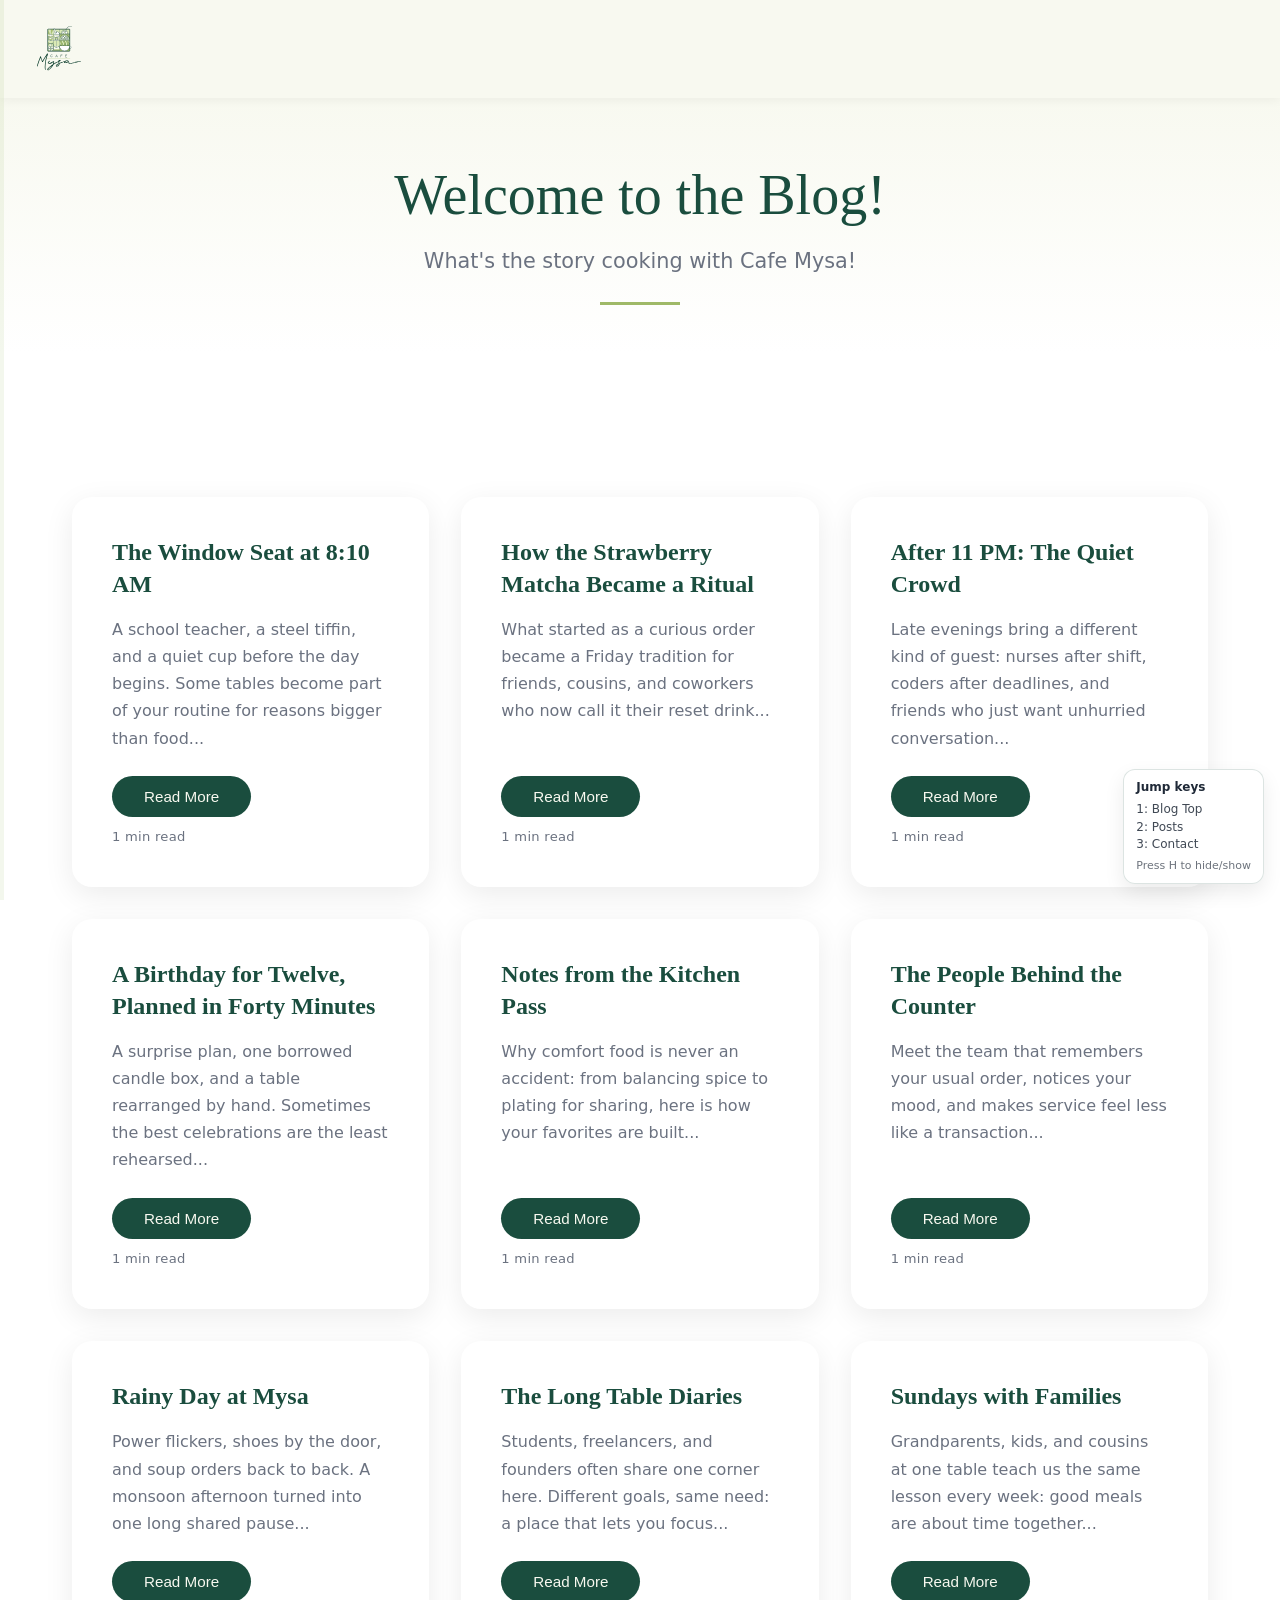
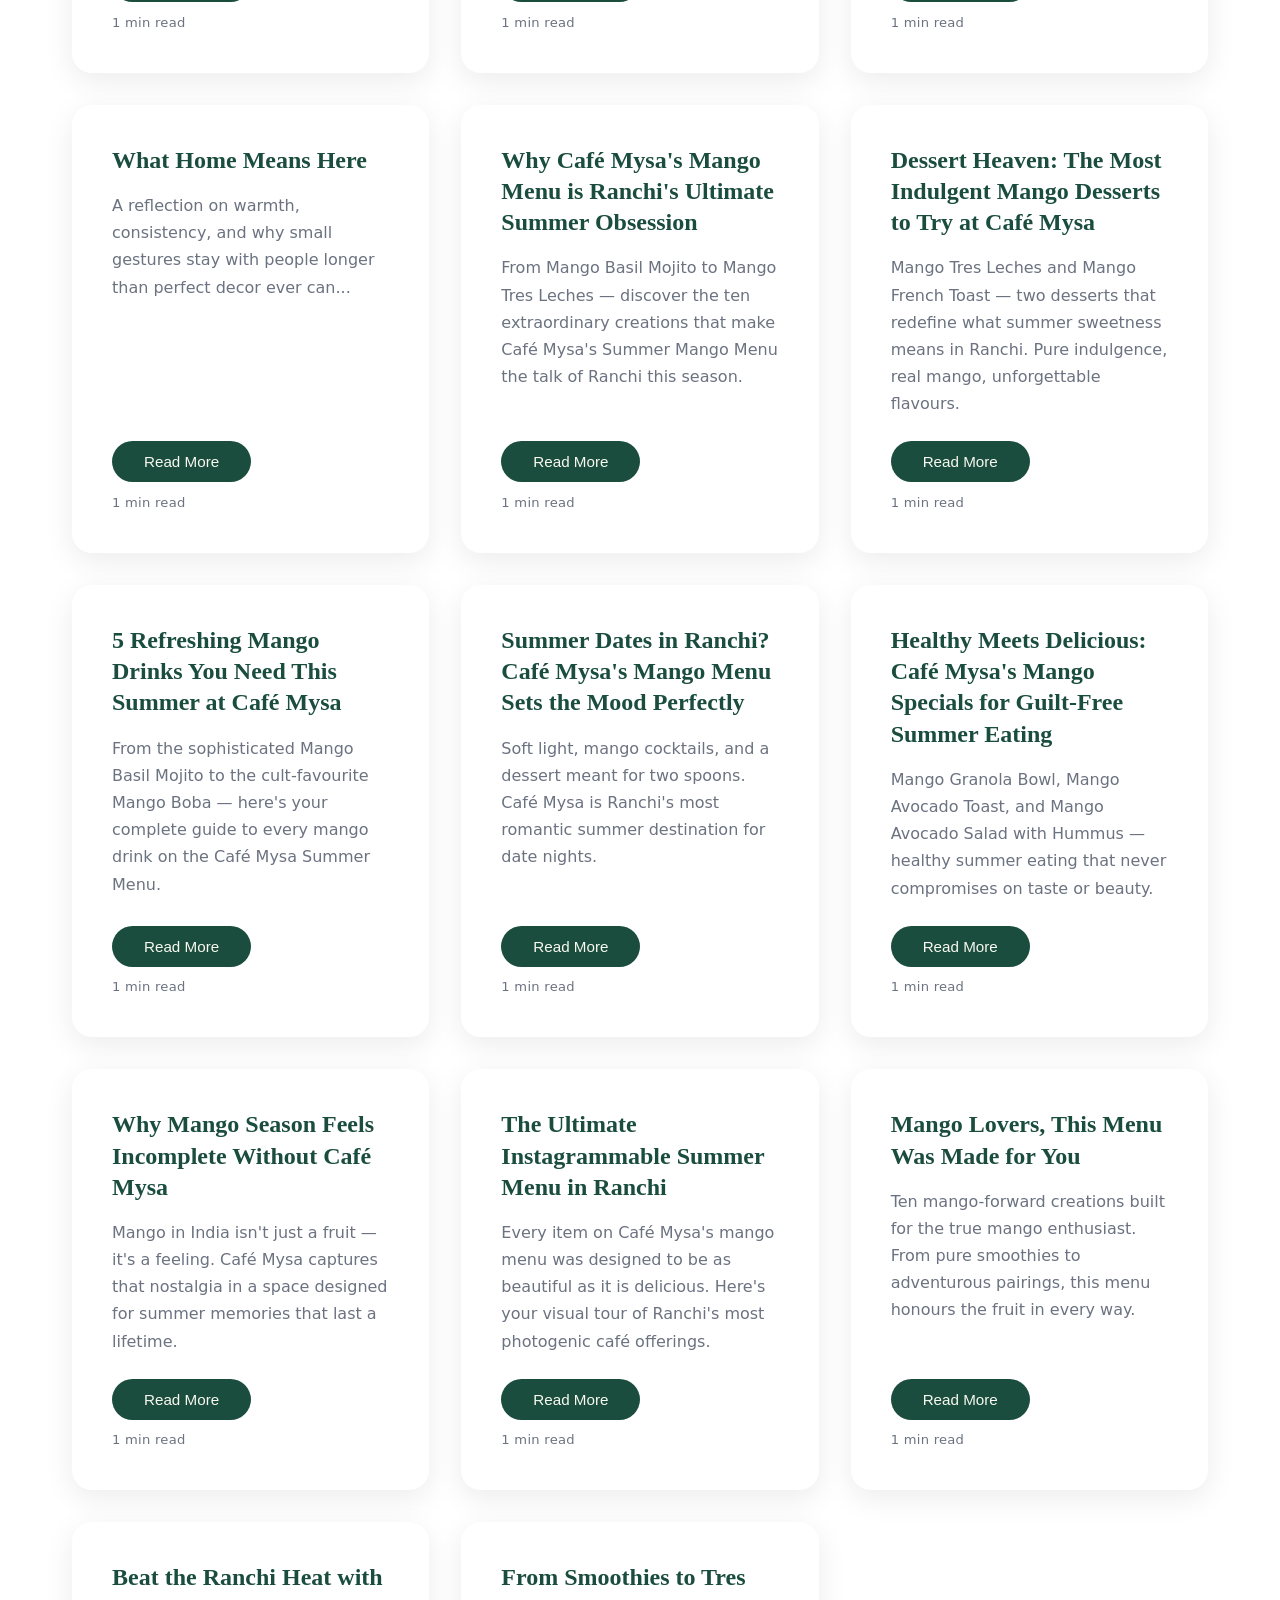
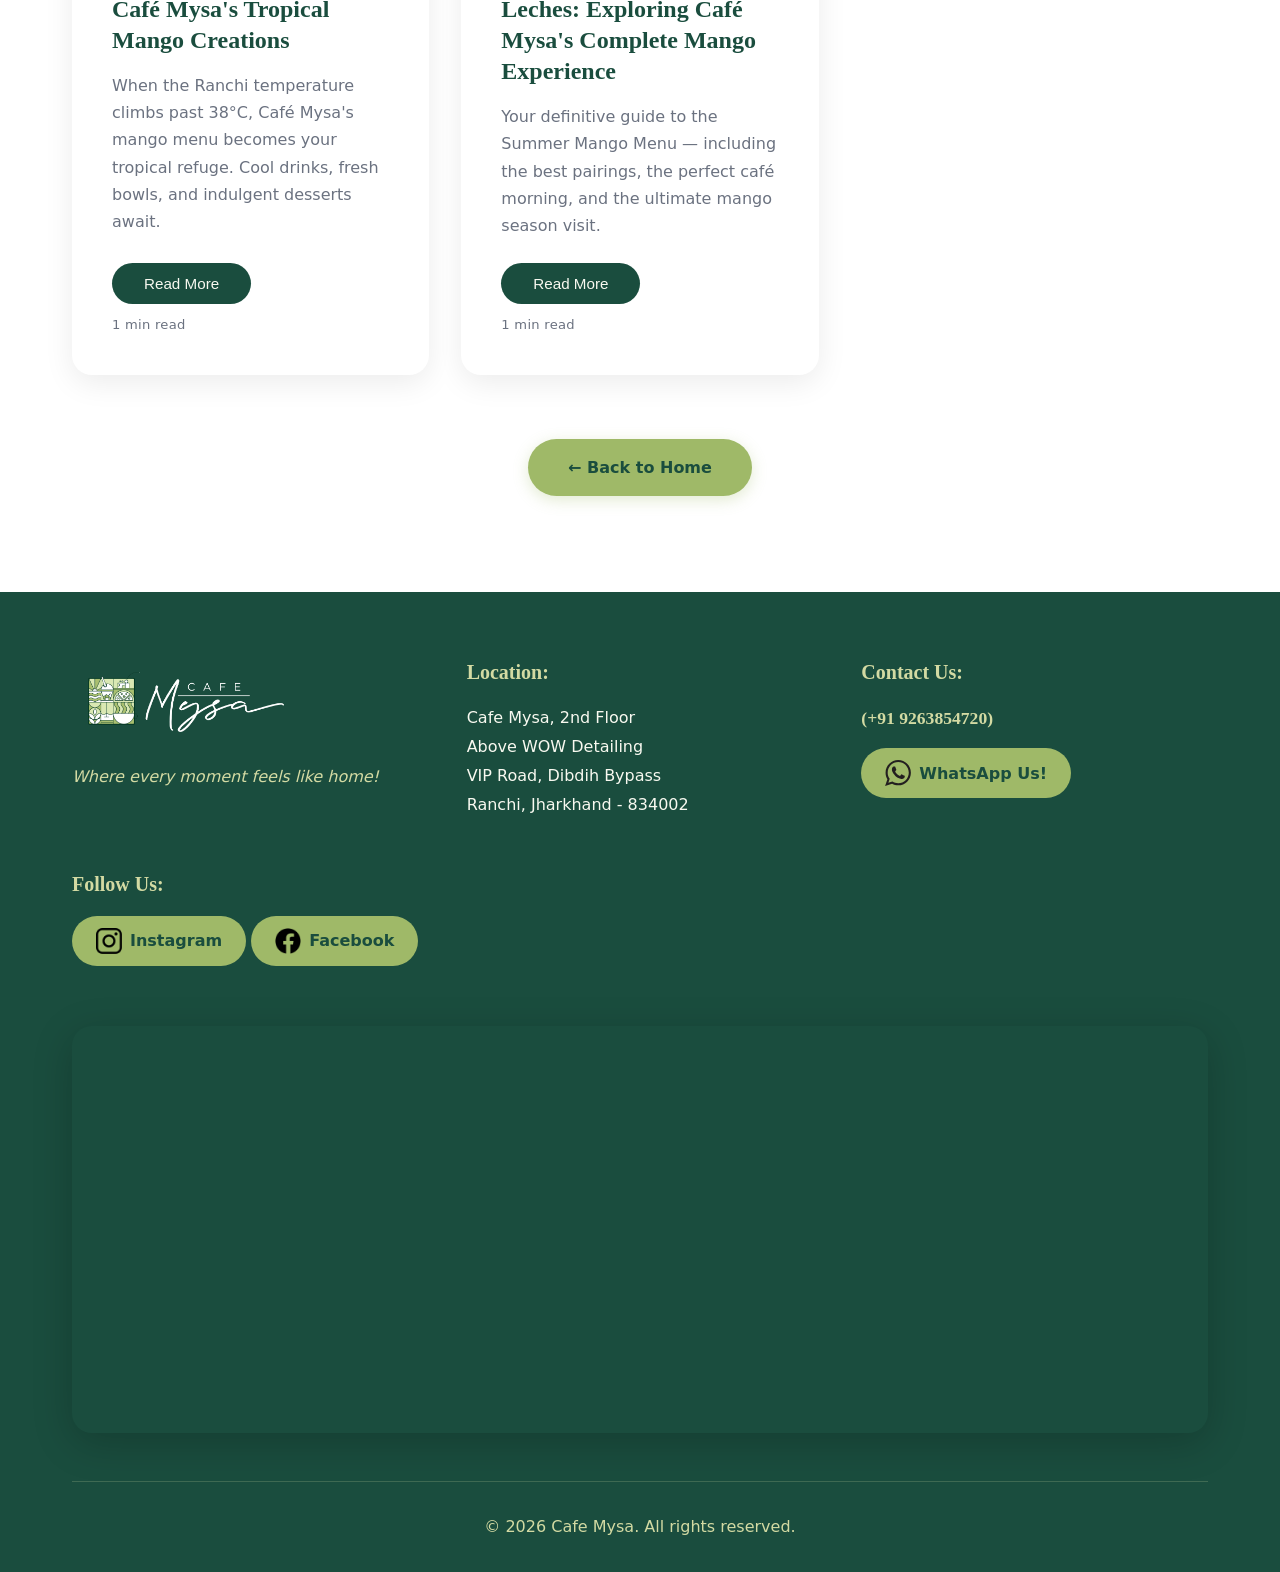
==== commit 2a838627: "Remove footer developer credits from site pages. Co-authored-by: Cursor <cursoragent@cursor.com>" ====
--- a/blog.html
+++ b/blog.html
@@ -258,7 +258,6 @@
             
             <div class="footer-bottom">
     <p>&copy; 2026 Cafe Mysa. All rights reserved.</p>
-   <p class="footer-credits">Made with 💌. Designed & Developed by <a href="https://www.linkedin.com/in/anirxddh/" target="_blank" rel="noopener" class="credit-link">Aniruddha Dey</a>.</p>
 </div>
         </div>
 
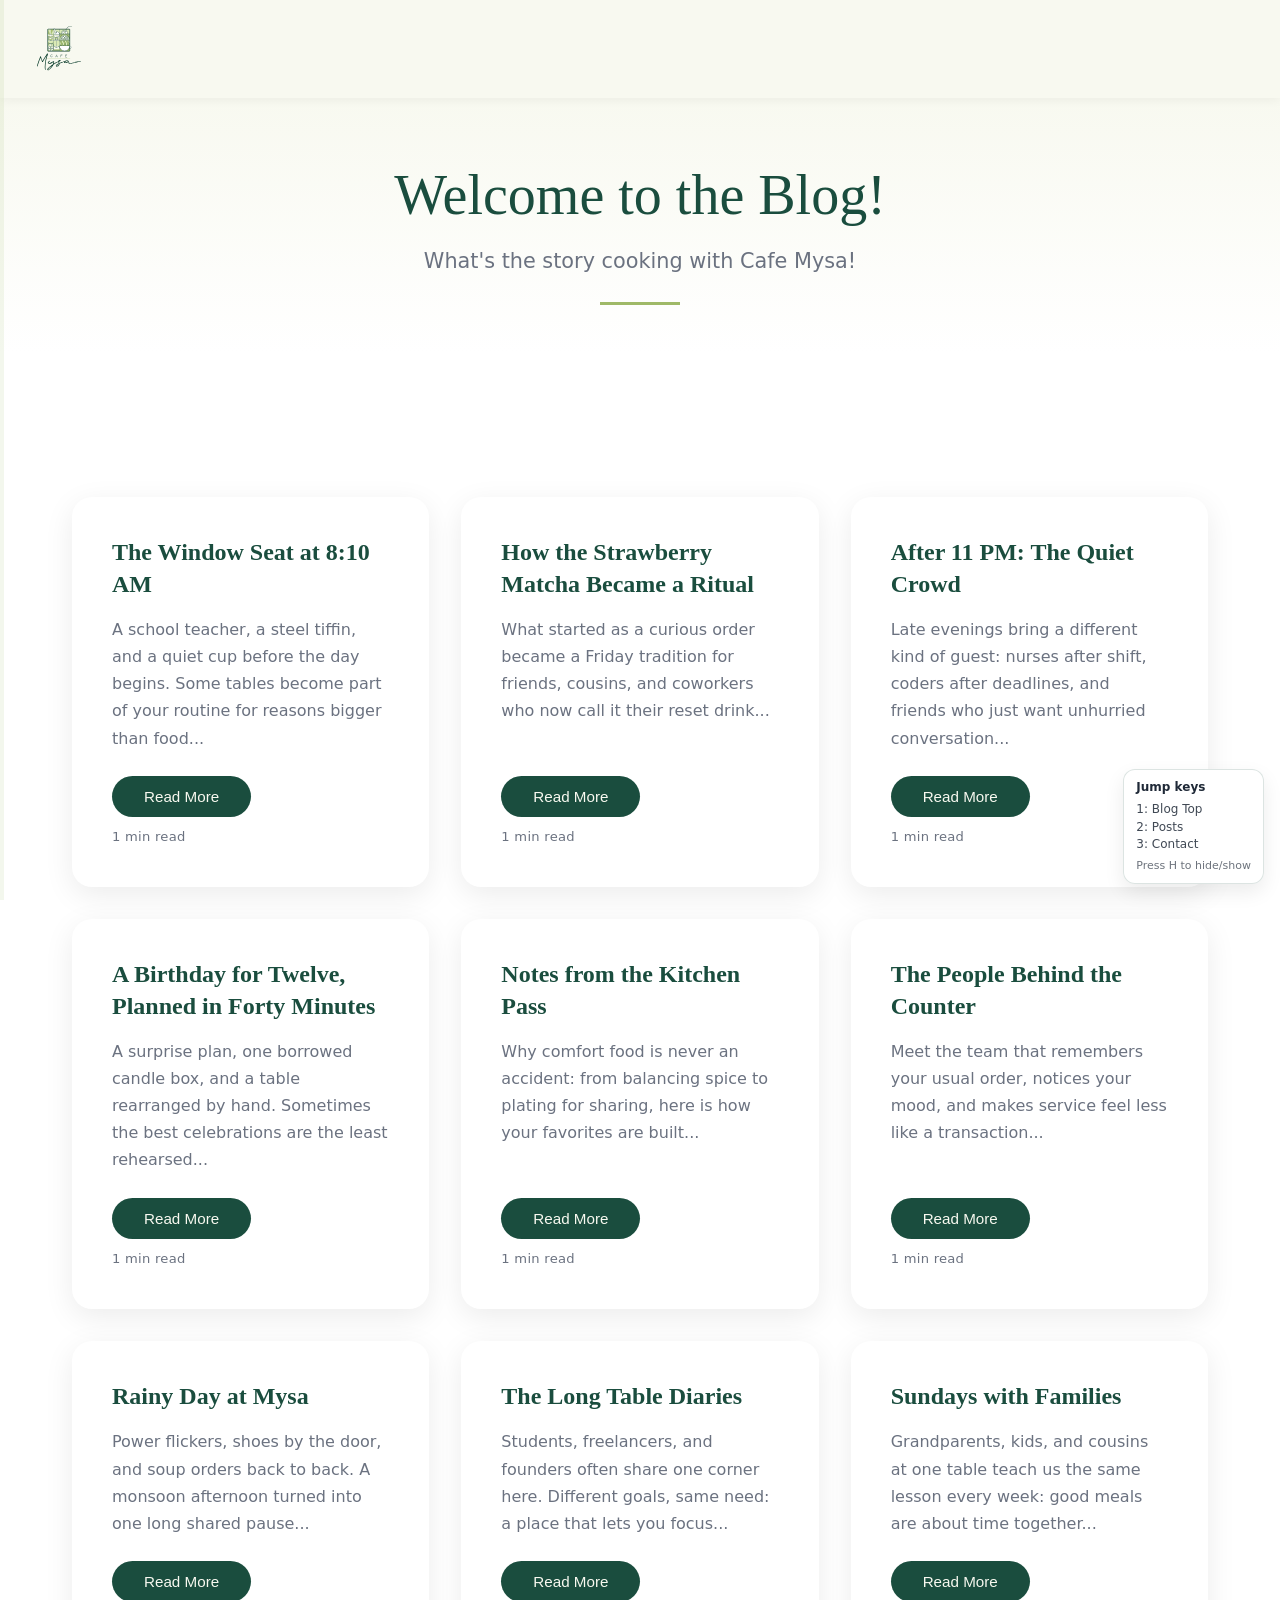
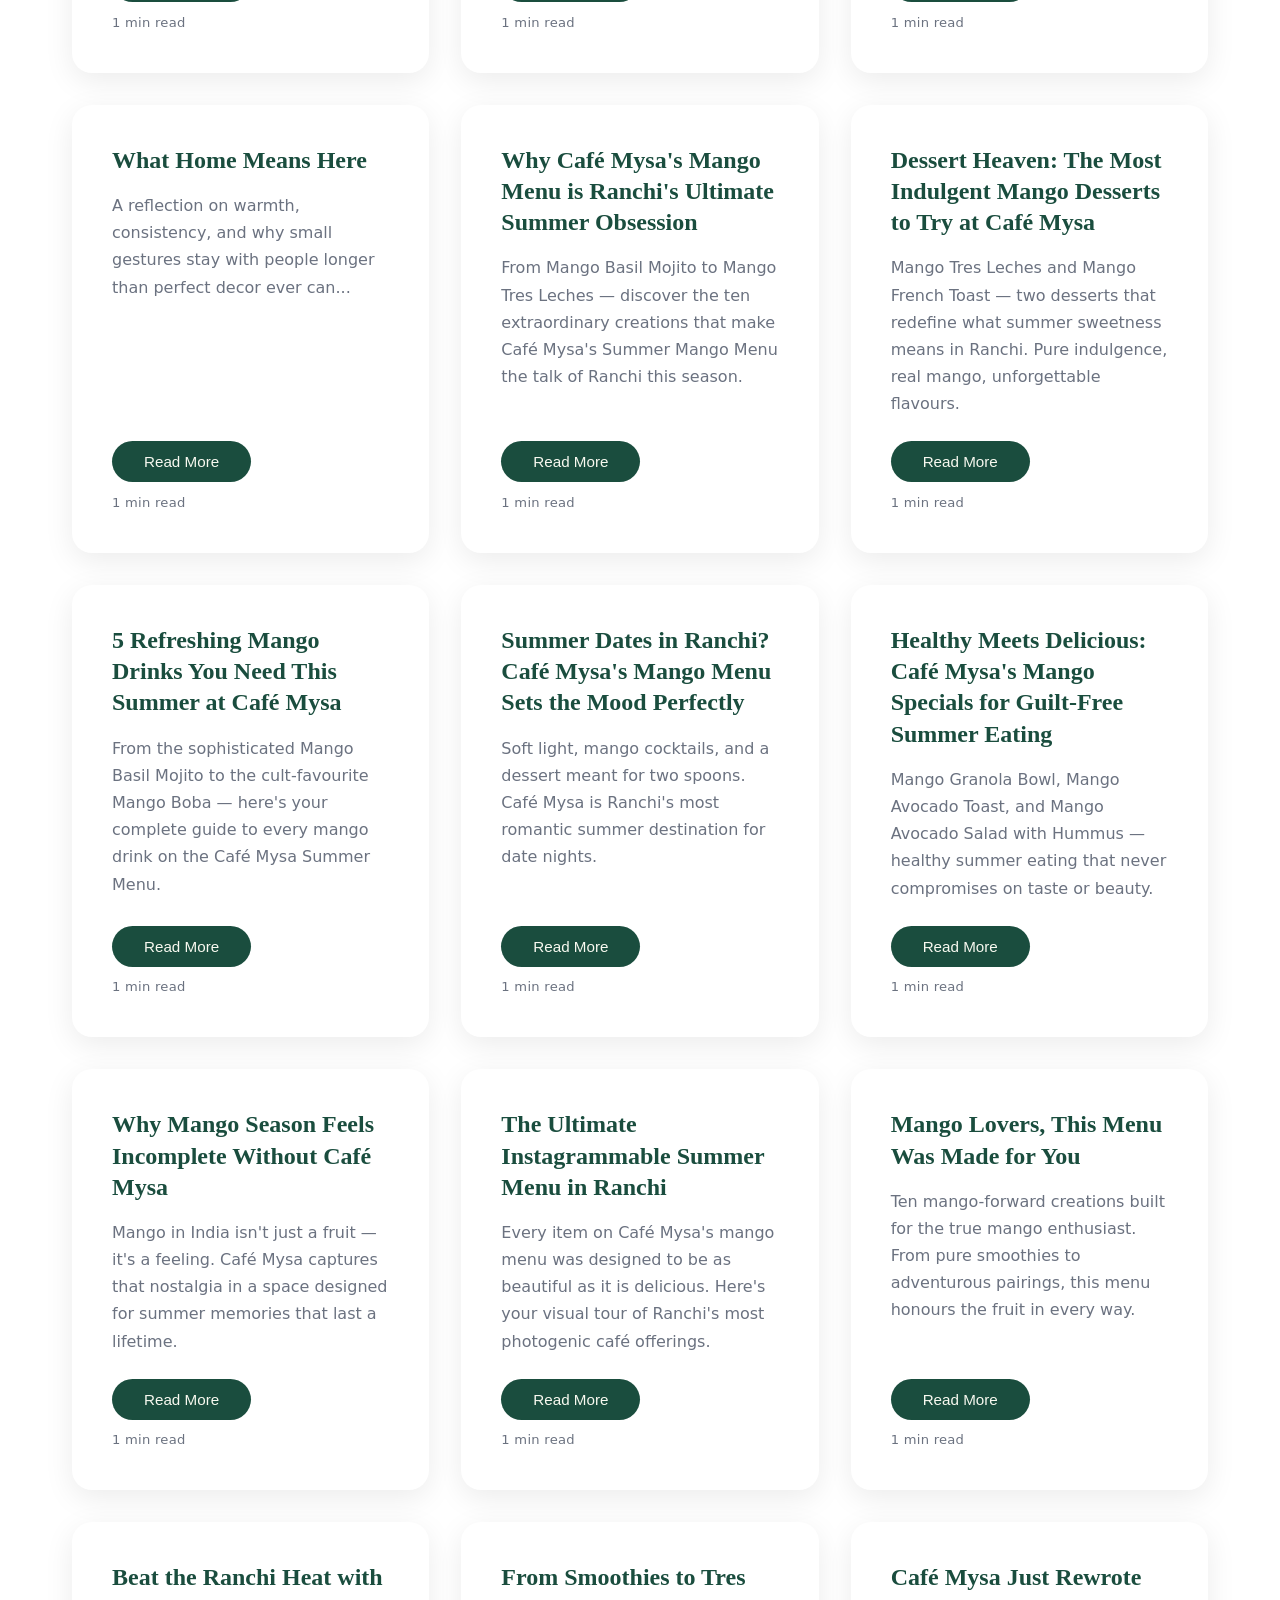
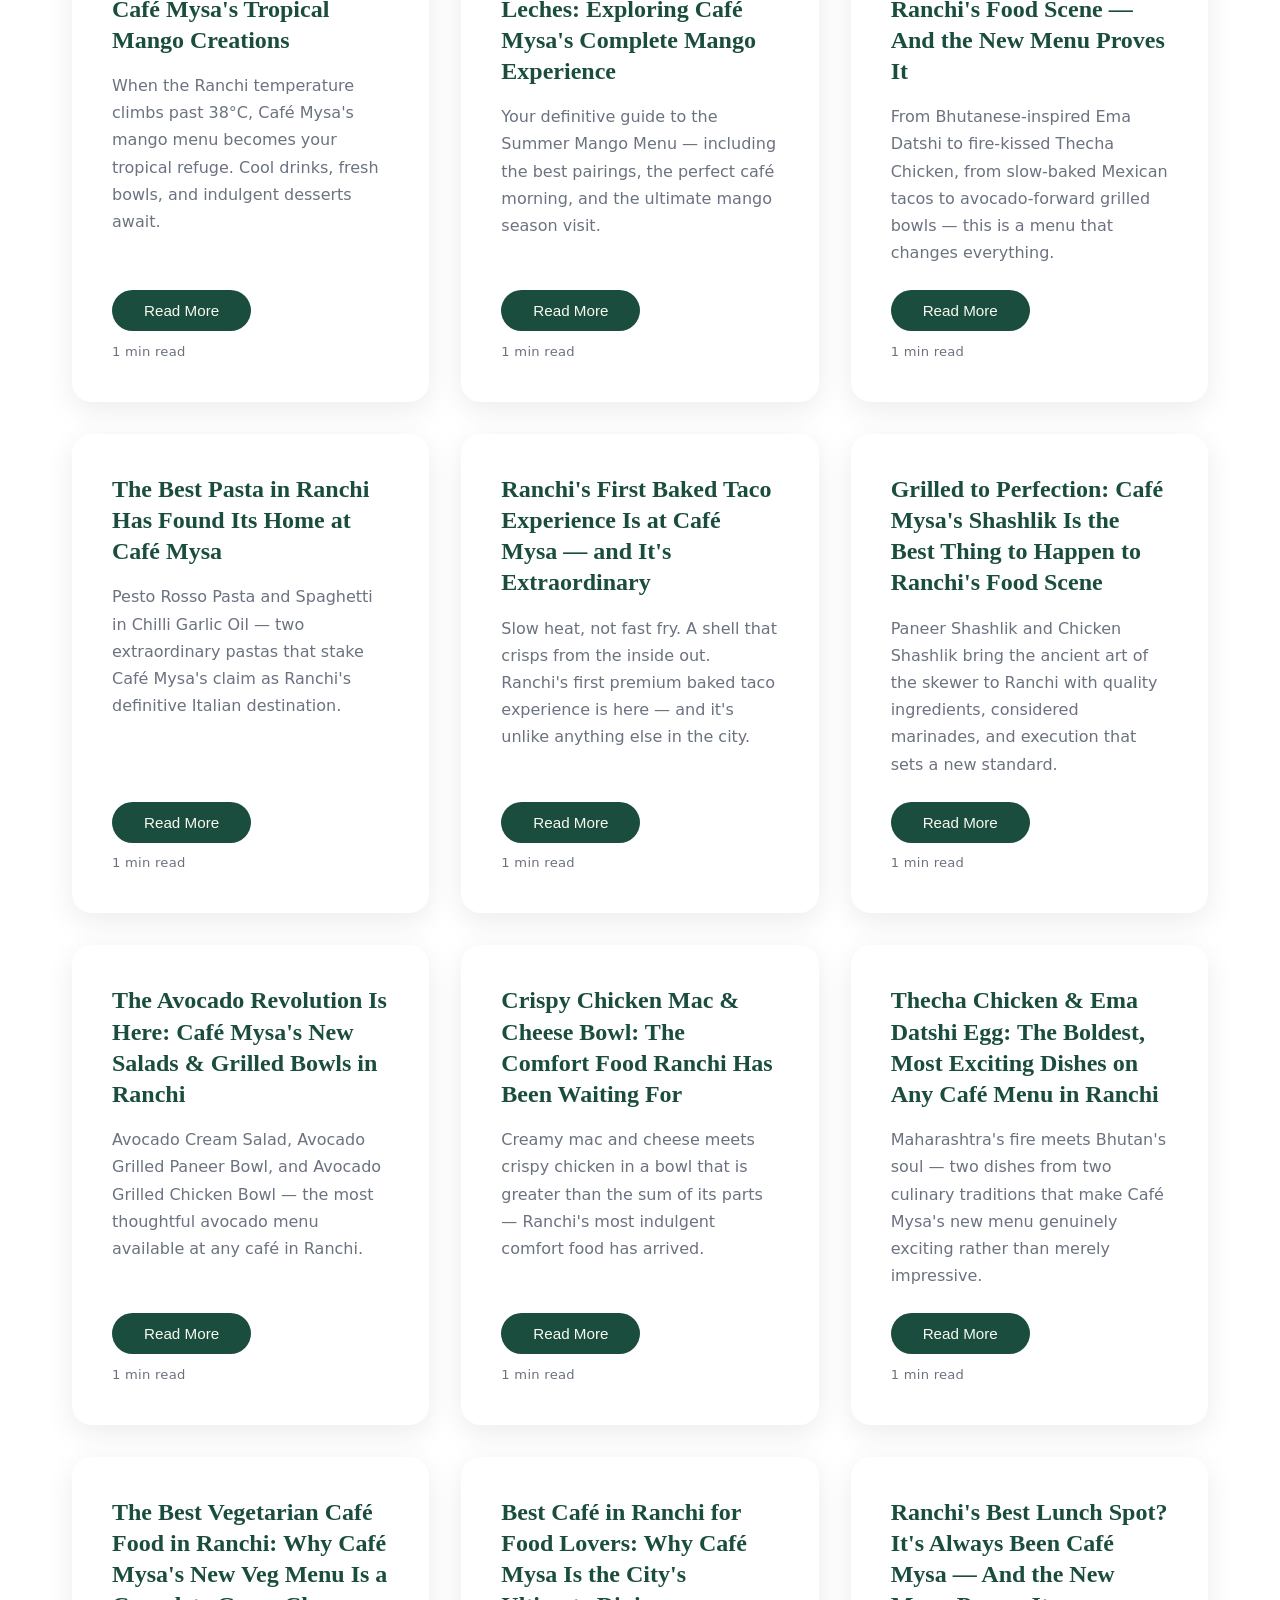
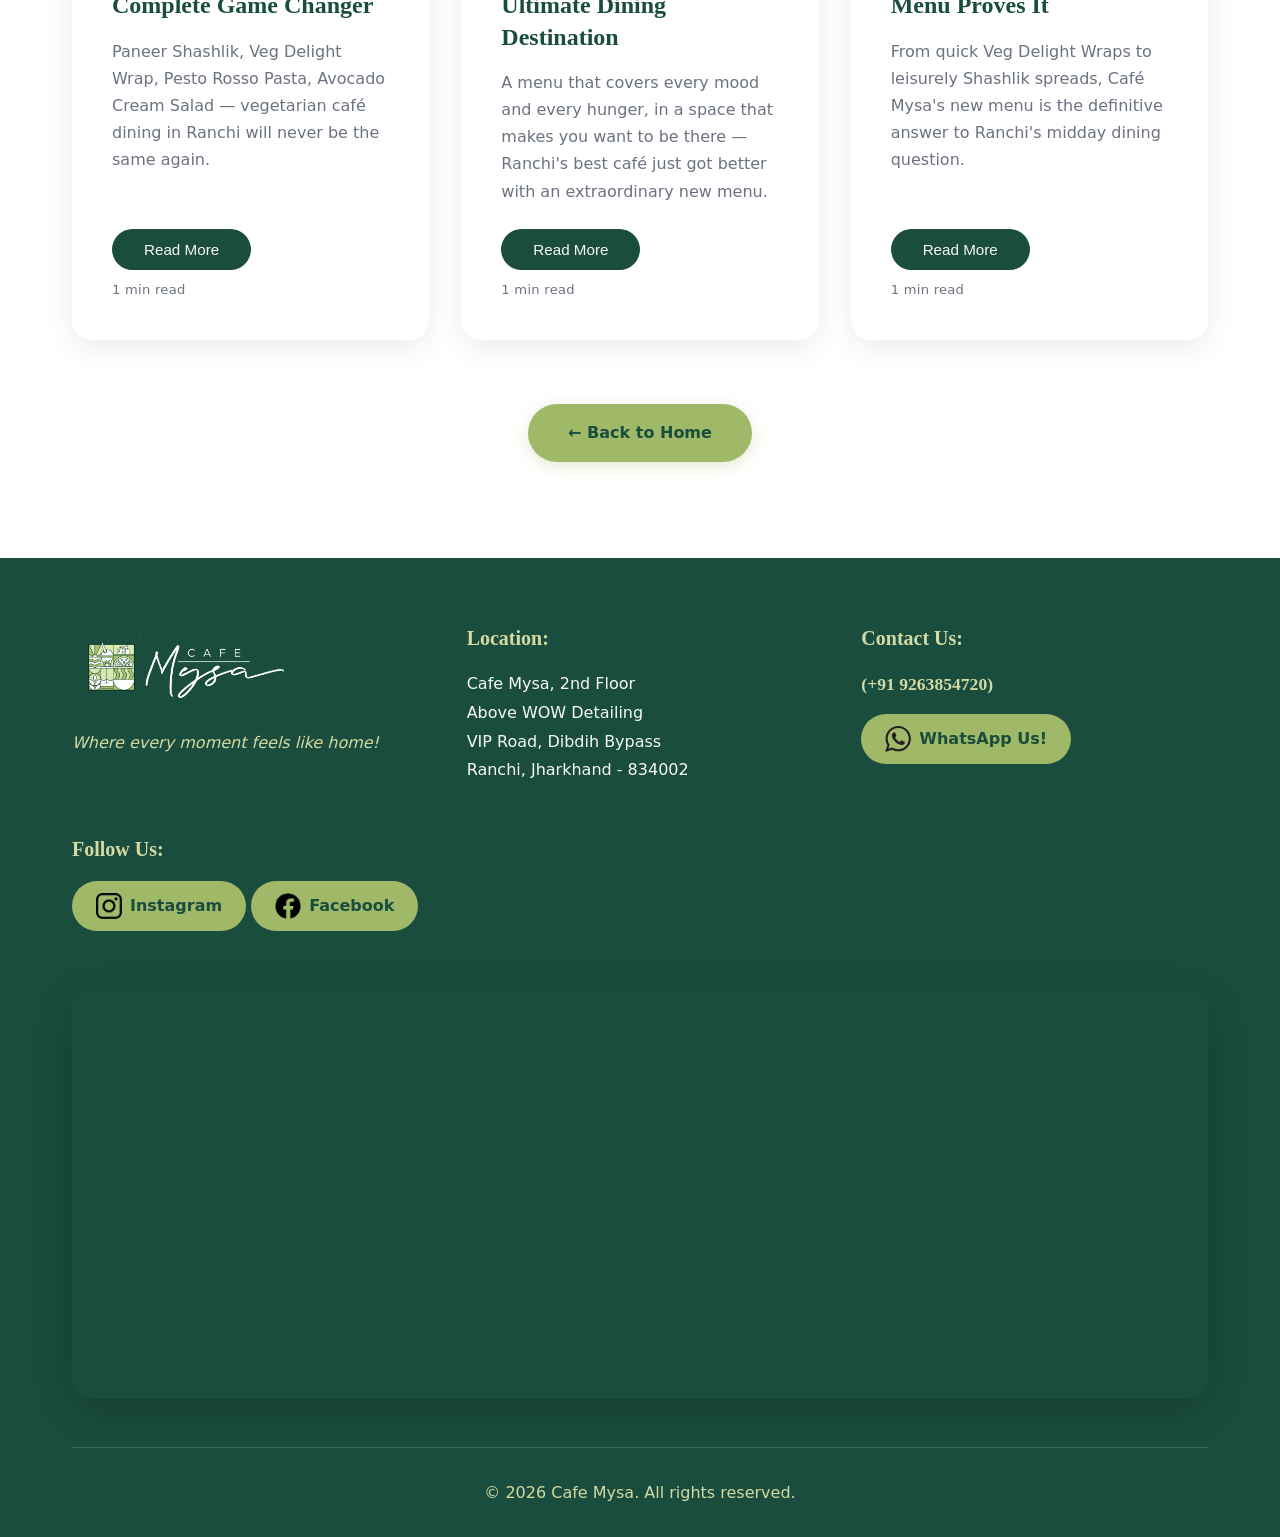
==== commit 6680ebbc: "Add new blog posts (blogs 21-30)" ====
--- a/blog.html
+++ b/blog.html
@@ -176,6 +176,76 @@
                     <p class="blog-preview">Your definitive guide to the Summer Mango Menu — including the best pairings, the perfect café morning, and the ultimate mango season visit.</p>
                     <button class="blog-read-more">Read More</button>
                 </div>
+
+                <!-- Blog Post 21 -->
+                <div class="blog-card reveal" data-blog="blog21">
+                    <h3>Café Mysa Just Rewrote Ranchi's Food Scene — And the New Menu Proves It</h3>
+                    <p class="blog-preview">From Bhutanese-inspired Ema Datshi to fire-kissed Thecha Chicken, from slow-baked Mexican tacos to avocado-forward grilled bowls — this is a menu that changes everything.</p>
+                    <button class="blog-read-more">Read More</button>
+                </div>
+
+                <!-- Blog Post 22 -->
+                <div class="blog-card reveal" data-blog="blog22">
+                    <h3>The Best Pasta in Ranchi Has Found Its Home at Café Mysa</h3>
+                    <p class="blog-preview">Pesto Rosso Pasta and Spaghetti in Chilli Garlic Oil — two extraordinary pastas that stake Café Mysa's claim as Ranchi's definitive Italian destination.</p>
+                    <button class="blog-read-more">Read More</button>
+                </div>
+
+                <!-- Blog Post 23 -->
+                <div class="blog-card reveal" data-blog="blog23">
+                    <h3>Ranchi's First Baked Taco Experience Is at Café Mysa — and It's Extraordinary</h3>
+                    <p class="blog-preview">Slow heat, not fast fry. A shell that crisps from the inside out. Ranchi's first premium baked taco experience is here — and it's unlike anything else in the city.</p>
+                    <button class="blog-read-more">Read More</button>
+                </div>
+
+                <!-- Blog Post 24 -->
+                <div class="blog-card reveal" data-blog="blog24">
+                    <h3>Grilled to Perfection: Café Mysa's Shashlik Is the Best Thing to Happen to Ranchi's Food Scene</h3>
+                    <p class="blog-preview">Paneer Shashlik and Chicken Shashlik bring the ancient art of the skewer to Ranchi with quality ingredients, considered marinades, and execution that sets a new standard.</p>
+                    <button class="blog-read-more">Read More</button>
+                </div>
+
+                <!-- Blog Post 25 -->
+                <div class="blog-card reveal" data-blog="blog25">
+                    <h3>The Avocado Revolution Is Here: Café Mysa's New Salads & Grilled Bowls in Ranchi</h3>
+                    <p class="blog-preview">Avocado Cream Salad, Avocado Grilled Paneer Bowl, and Avocado Grilled Chicken Bowl — the most thoughtful avocado menu available at any café in Ranchi.</p>
+                    <button class="blog-read-more">Read More</button>
+                </div>
+
+                <!-- Blog Post 26 -->
+                <div class="blog-card reveal" data-blog="blog26">
+                    <h3>Crispy Chicken Mac & Cheese Bowl: The Comfort Food Ranchi Has Been Waiting For</h3>
+                    <p class="blog-preview">Creamy mac and cheese meets crispy chicken in a bowl that is greater than the sum of its parts — Ranchi's most indulgent comfort food has arrived.</p>
+                    <button class="blog-read-more">Read More</button>
+                </div>
+
+                <!-- Blog Post 27 -->
+                <div class="blog-card reveal" data-blog="blog27">
+                    <h3>Thecha Chicken & Ema Datshi Egg: The Boldest, Most Exciting Dishes on Any Café Menu in Ranchi</h3>
+                    <p class="blog-preview">Maharashtra's fire meets Bhutan's soul — two dishes from two culinary traditions that make Café Mysa's new menu genuinely exciting rather than merely impressive.</p>
+                    <button class="blog-read-more">Read More</button>
+                </div>
+
+                <!-- Blog Post 28 -->
+                <div class="blog-card reveal" data-blog="blog28">
+                    <h3>The Best Vegetarian Café Food in Ranchi: Why Café Mysa's New Veg Menu Is a Complete Game Changer</h3>
+                    <p class="blog-preview">Paneer Shashlik, Veg Delight Wrap, Pesto Rosso Pasta, Avocado Cream Salad — vegetarian café dining in Ranchi will never be the same again.</p>
+                    <button class="blog-read-more">Read More</button>
+                </div>
+
+                <!-- Blog Post 29 -->
+                <div class="blog-card reveal" data-blog="blog29">
+                    <h3>Best Café in Ranchi for Food Lovers: Why Café Mysa Is the City's Ultimate Dining Destination</h3>
+                    <p class="blog-preview">A menu that covers every mood and every hunger, in a space that makes you want to be there — Ranchi's best café just got better with an extraordinary new menu.</p>
+                    <button class="blog-read-more">Read More</button>
+                </div>
+
+                <!-- Blog Post 30 -->
+                <div class="blog-card reveal" data-blog="blog30">
+                    <h3>Ranchi's Best Lunch Spot? It's Always Been Café Mysa — And the New Menu Proves It</h3>
+                    <p class="blog-preview">From quick Veg Delight Wraps to leisurely Shashlik spreads, Café Mysa's new menu is the definitive answer to Ranchi's midday dining question.</p>
+                    <button class="blog-read-more">Read More</button>
+                </div>
             </div>
 
             <!-- Back to Home Button -->
